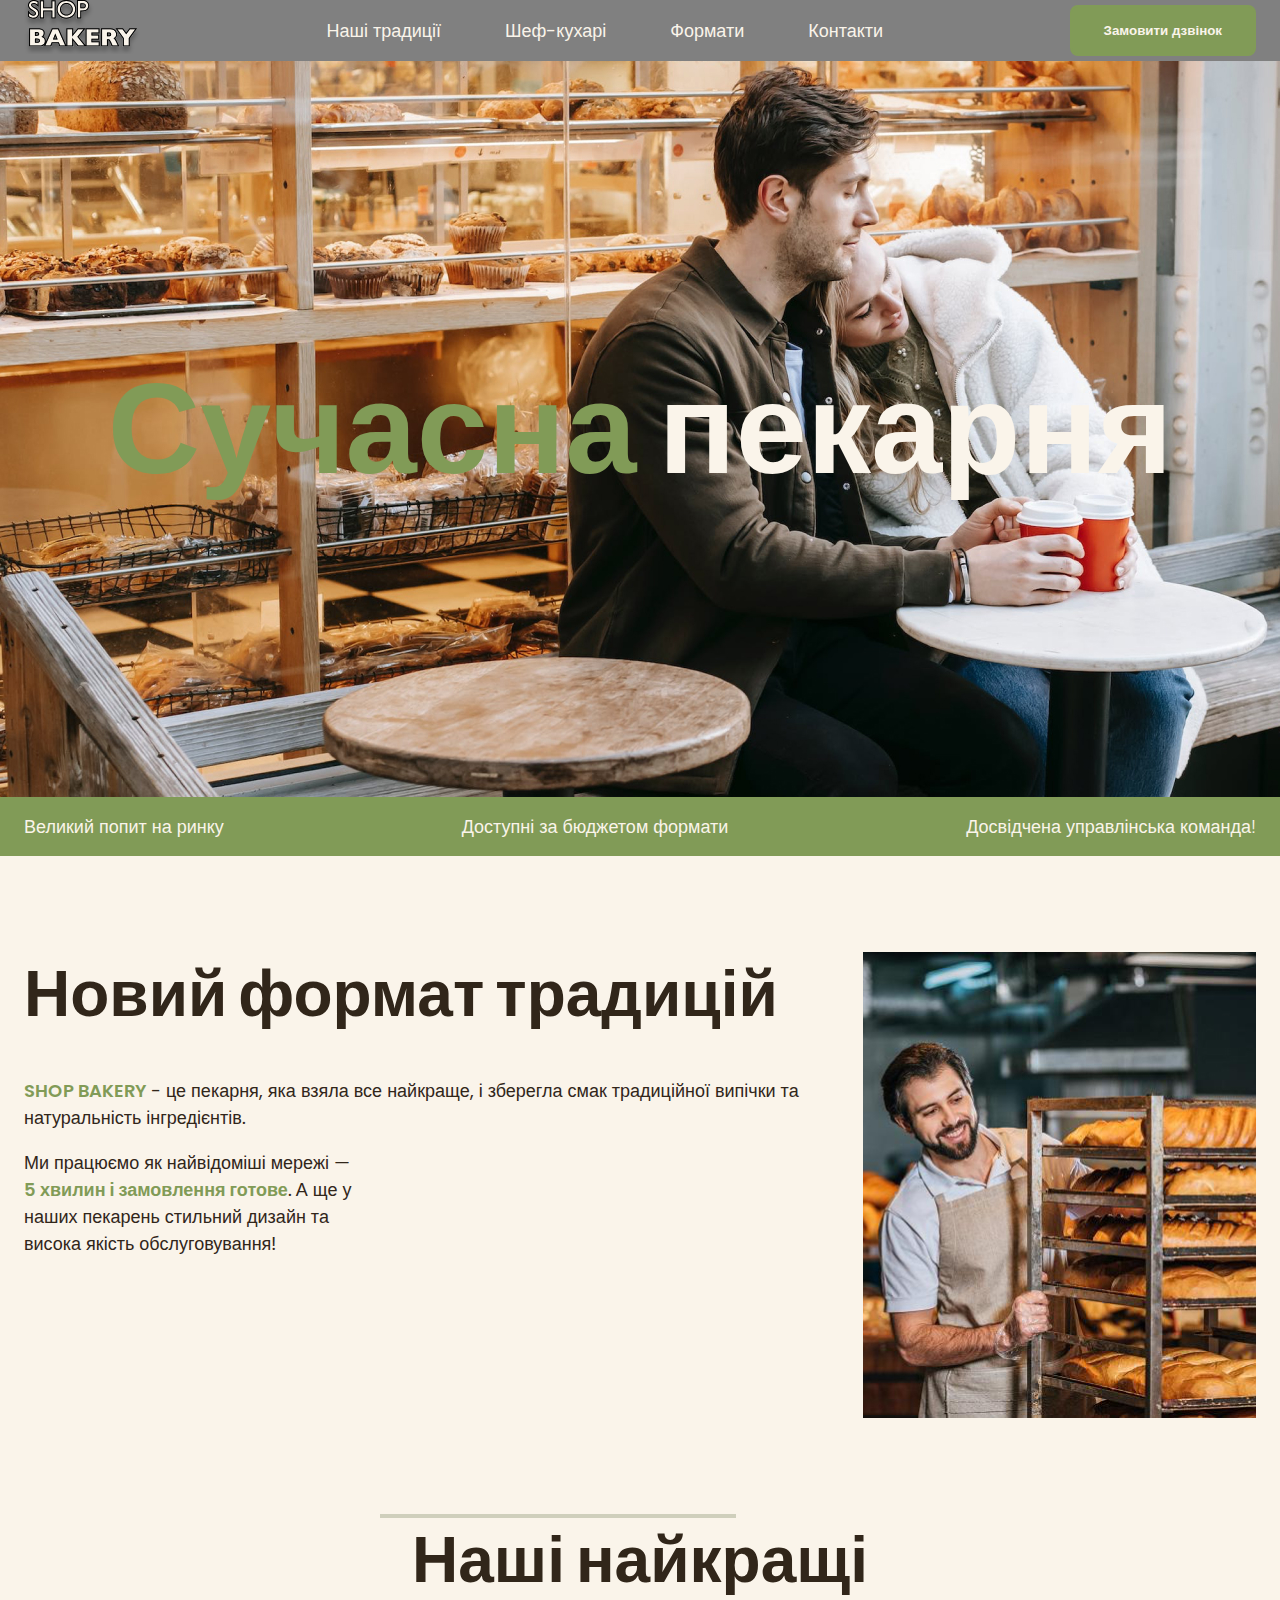
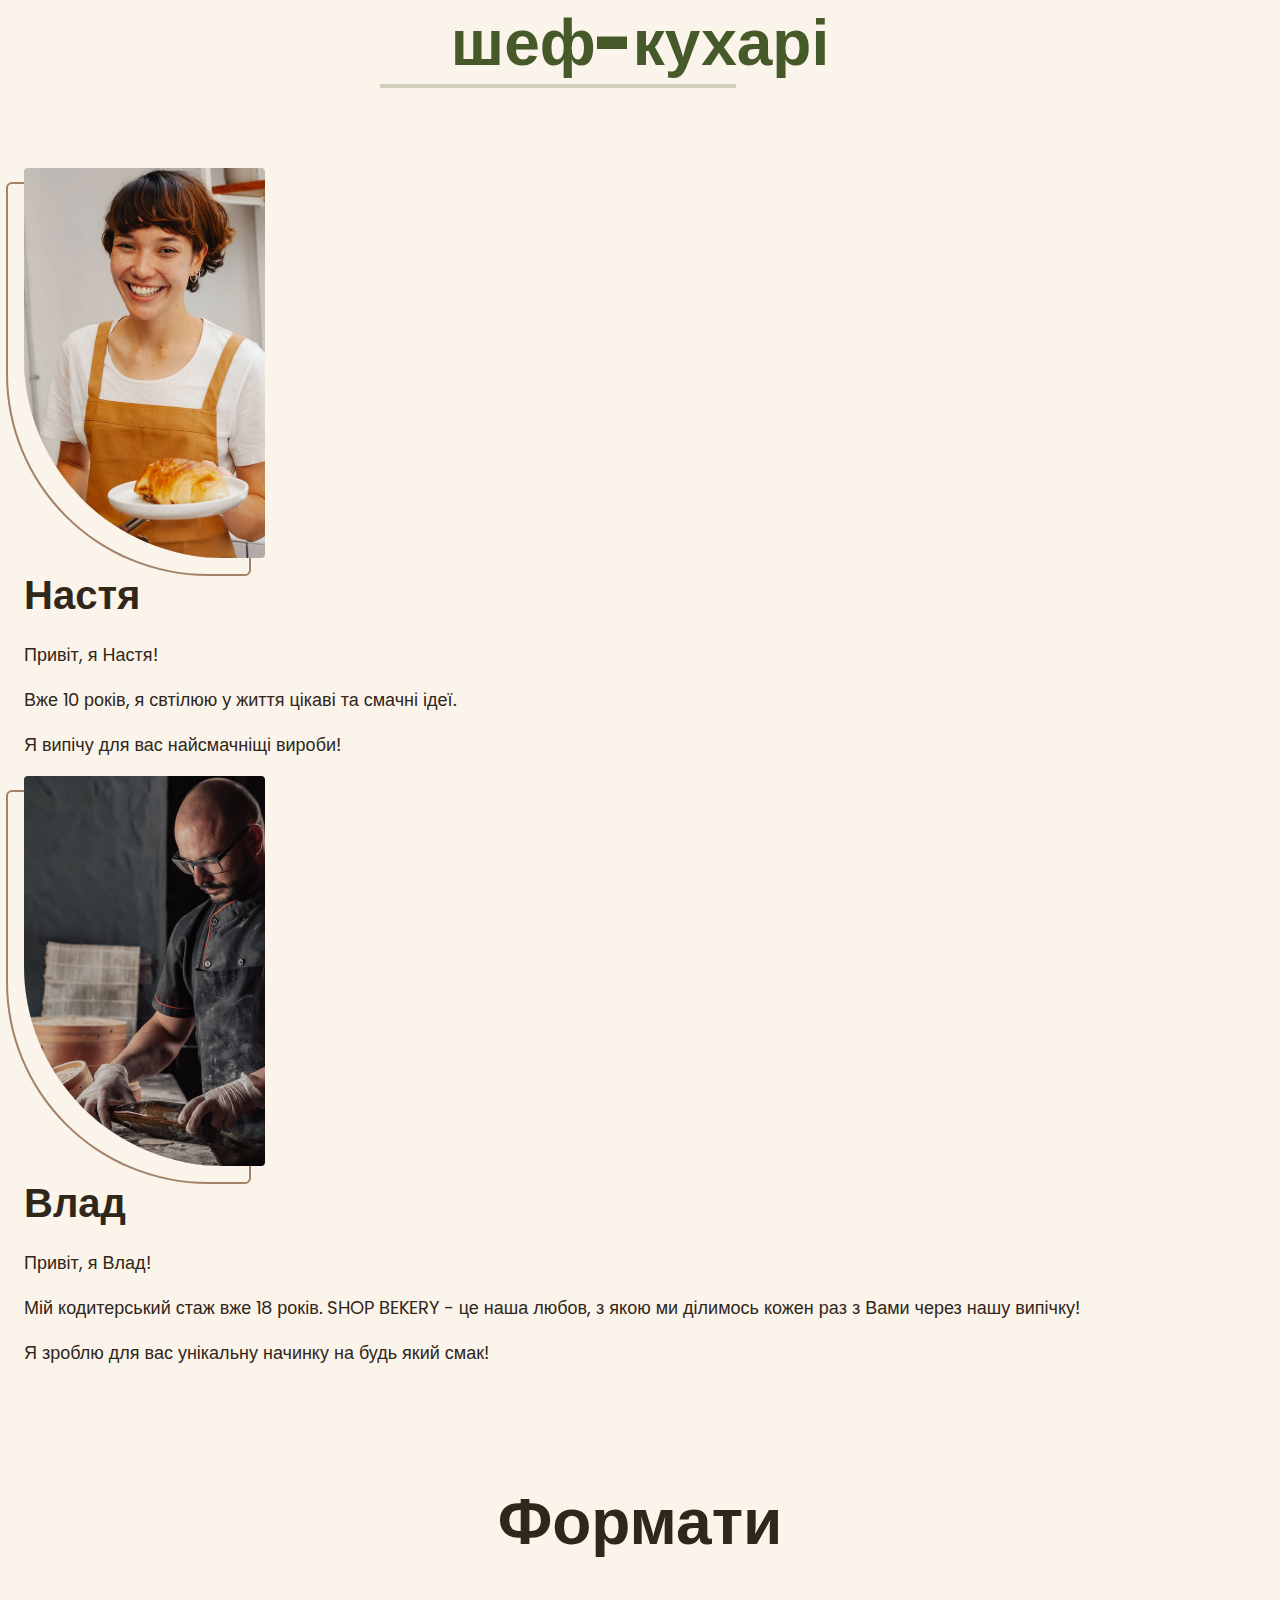
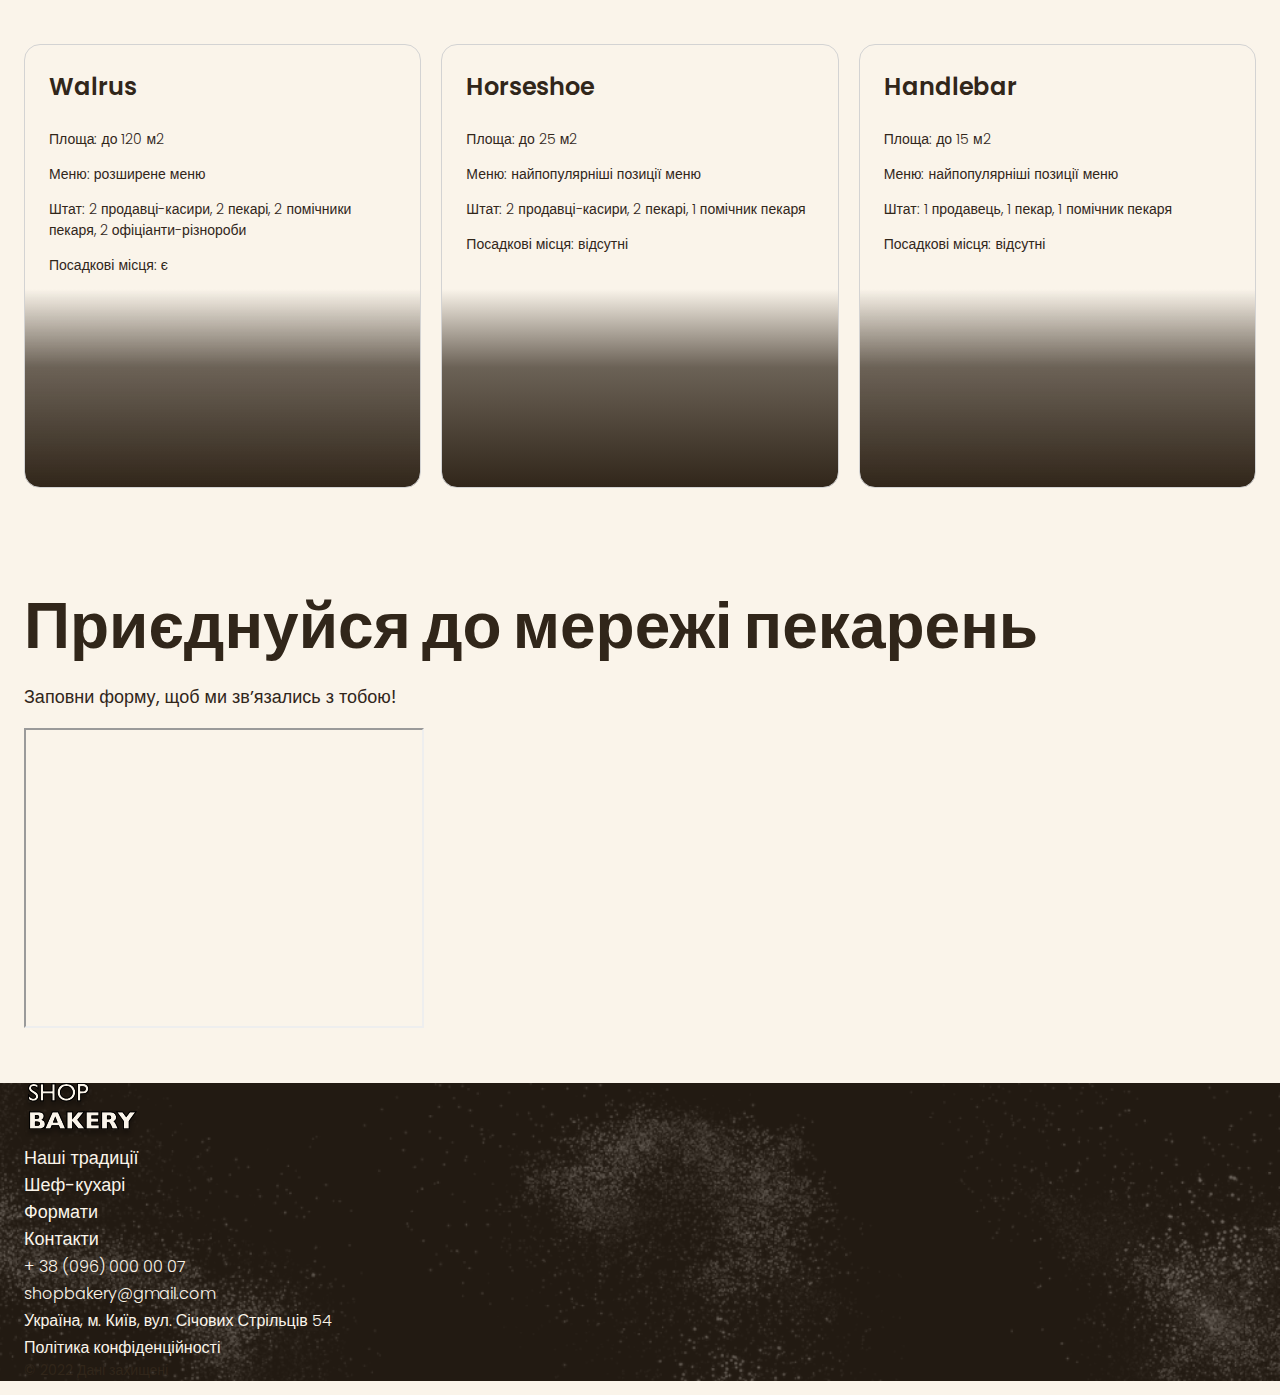
==== index.html @ eba71f36 "Add chef photo and shadows" ====
<!DOCTYPE html>
<html lang="uk">

<head>
    <meta charset="UTF-8">
    <meta name="viewport" content="width=device-width, initial-scale=1.0">
    <title>Сучасна пекарня</title>

    <!-- Styles -->
    <link rel="stylesheet" href="./css/styles.css">
</head>

<body>
    <header class="header">
        <div class="container">
            <div class="header-container">
                <nav class="header-nav">
                    <a href="/">
                        <img src="./images/logo.svg" alt="Логотип сучасної пекарні" />
                    </a>
                    <ul class="header-menu">
                        <li><a class="link" href="#traditions-section">Наші традиції</a></li>
                        <li><a class="link" href="#chefs-section">Шеф-кухарі</a></li>
                        <li><a class="link" href="#formats-section">Формати</a></li>
                        <li><a class="link" href="#contacts-section">Контакти</a></li>
                    </ul>
                </nav>
                <button class="button" type="button">Замовити дзвінок</button>
            </div>
        </div>
    </header>
    <main>
        <section class="hero-section">
            <div class="container">
                <h1 class="hero-title"><span class="accent">Сучасна</span> пекарня</h1>
            </div>
        </section>
        <!-- <div class="test-gradient">

        </div> -->
        <section class="advantages-section">
            <div class="container">
                <h2 class="visually-hidden">Наші переваги</h2>
                <ul class="advantages-list">
                    <li class="advantages-item">Великий попит на ринку</li>
                    <li class="advantages-item">Доступні за бюджетом формати</li>
                    <li class="advantages-item">Досвідчена управлінська команда!</li>
                </ul>
            </div>
        </section>
        <section class="traditions-section section" id="traditions-section">
            <div class="container">
                <div class="traditions-container">
                    <div class="traditions-content">
                        <h2 class="traditions-title section-title">Новий формат традицій</h2>
                        <p class="traditions-text">
                            <span class="brand uppercase">shop bakery</span> - це пекарня, яка взяла все найкраще,
                            і зберегла смак традиційної випічки та натуральність інгредієнтів.
                        </p>
                        <p class="traditions-text limited">Ми працюємо як найвідоміші мережі — <span class="brand">5
                                хвилин і
                                замовлення готове</span>.
                            А ще у наших пекарень стильний дизайн та висока якість обслуговування!
                        </p>
                    </div>
                    <img src="./images/baker-man.jpg" alt="Чоловік пекар дивиться на батотни із посмікою">
                </div>
            </div>
        </section>
        <section class="section" id="chefs-section">
            <div class="container">
                <h2 class="chefs-title section-title centered">Наші найкращі <span class="accent">шеф-кухарі</span></h2>
                <ul>
                    <li>
                        <article>
                            <img class="chef-photo" src="./images/nastya-chef.jpg" alt="Nastya chef">
                            <h3 class="chef-title">Настя</h3>
                            <p>Привіт, я Настя!</p>
                            <p>Вже 10 років, я свтілюю у життя цікаві та смачні ідеї.</p>
                            <p>Я випічу для вас найсмачніщі вироби!</p>
                        </article>
                    </li>
                    <li>
                        <article>
                            <img class="chef-photo" src="./images/vlad-chef.jpg" alt="Vlad chef">
                            <h3 class="chef-title">Влад</h3>
                            <p>Привіт, я Влад!</p>
                            <p>Мій кодитерський стаж вже 18 років. SHOP BEKERY - це наша любов, з якою ми ділимось кожен
                                раз з Вами
                                через нашу випічку!</p>
                            <p>Я зроблю для вас унікальну начинку на будь який смак!</p>
                        </article>
                    </li>
                </ul>
            </div>
        </section>
        <section class="section" id="formats-section">
            <div class="container">
                <h2 class="formats-title section-title centered">Формати</h2>
                <ul class="formats-list">
                    <li class="formats-item">
                        <article class="format-card">
                            <h3 class="format-title" lang="en">Walrus</h3>
                            <div class="format-text">
                                <p>Площа: до 120 м2</p>
                                <p>Меню: розширене меню</p>
                                <p>
                                    Штат: 2 продавці-касири, 2 пекарі, 2 помічники пекаря, 2 офіціанти-різнороби
                                </p>
                                <p>Посадкові місця: є</p>
                            </div>
                        </article>
                    </li>
                    <li class="formats-item">
                        <article class="format-card">
                            <h3 class="format-title" lang="en">Horseshoe</h3>
                            <div class="format-text">
                                <p>Площа: до 25 м2</p>
                                <p>Меню: найпопулярніші позиції меню</p>
                                <p>Штат: 2 продавці-касири, 2 пекарі, 1 помічник пекаря</p>
                                <p>Посадкові місця: відсутні</p>
                            </div>
                        </article>
                    </li>
                    <li class="formats-item">
                        <article class="format-card">
                            <h3 class="format-title" lang="en">Handlebar</h3>
                            <div class="format-text">
                                <p>Площа: до 15 м2</p>
                                <p>Меню: найпопулярніші позиції меню</p>
                                <p>Штат: 1 продавець, 1 пекар, 1 помічник пекаря</p>
                                <p>Посадкові місця: відсутні</p>
                            </div>
                        </article>
                    </li>
                </ul>
            </div>
        </section>
        <section class="section" id="contacts-section">
            <div class="container">
                <h2 class="contacts-title section-title">Приєднуйся до мережі пекарень</h2>
                <p>Заповни форму, щоб ми звʼязались з тобою!</p>
                <iframe
                    src="https://www.google.com/maps/embed?pb=!1m18!1m12!1m3!1d2540.163871257684!2d30.488658576802425!3d50.45667308691541!2m3!1f0!2f0!3f0!3m2!1i1024!2i768!4f13.1!3m3!1m2!1s0x40d4ce637bfe1717%3A0x5370c2254ad1b952!2z0YPQuy4g0KHQtdGH0LXQstGL0YUg0KHRgtGA0LXQu9GM0YbQvtCyLCA1NCwg0JrQuNC10LIsIDAyMDAw!5e0!3m2!1sru!2sua!4v1699179727115!5m2!1sru!2sua"
                    width="400" height="300" allowfullscreen="" loading="lazy"
                    referrerpolicy="no-referrer-when-downgrade">
                </iframe>
            </div>
        </section>
    </main>
    <footer class="footer">
        <div class="container">
            <nav>
                <a href="">
                    <img src="./images/logo.svg" alt="Логотип сучасної пекарні" />
                </a>
                <ul>
                    <li><a class="link" href="#">Наші традиції</a></li>
                    <li><a class="link" href="#">Шеф-кухарі</a></li>
                    <li><a class="link" href="#">Формати</a></li>
                    <li><a class="link" href="#">Контакти</a></li>
                </ul>
            </nav>
            <address>
                <ul>
                    <li>
                        <a class="address-link" href="tel:+380960000007">+ 38 (096) 000 00 07</a>
                    </li>
                    <li>
                        <a class="address-link" href="mailto:shopbakery@gmail.com">shopbakery@gmail.com</a>
                    </li>
                    <li><a class="address-link" href="https://maps.app.goo.gl/4jJMo3dhJYnmSr639" target="_blank">
                            Україна, м. Київ, вул. Січових Стрільців 54</a>
                    </li>
                    <li>
                        <a href="#">
                            <!-- facebook icon -->
                        </a>
                    </li>
                    <li>
                        <a href="#">
                            <!-- inst icon -->
                        </a>
                    </li>
                </ul>
                <a class="address-link" href="#" target="_blank">Політика конфіденційності</a>
                <p class="address-copyright">&copy; 2022 Дані захищені</p>
            </address>
        </div>
    </footer>
</body>

</html>
---- css/styles.css ----
@font-face {
    font-display: swap;
    font-family: 'Poppins';
    font-weight: 300;
    src: url('../fonts/poppins-v20-latin-300.woff2') format('woff2');
}

@font-face {
    font-display: swap;
    font-family: 'Poppins';
    font-weight: 400;
    src: url('../fonts/poppins-v20-latin-regular.woff2') format('woff2');
}

@font-face {
    font-display: swap;
    font-family: 'Poppins';
    font-weight: 600;
    src: url('../fonts/poppins-v20-latin-600.woff2') format('woff2');
}

@font-face {
    font-display: swap;
    font-family: 'Poppins';
    font-weight: 900;
    src: url('../fonts/poppins-v20-latin-900.woff2') format('woff2');
}

:root {
    --color-primary-dark: #31261A;
    --color-primary-light: #FAF4EA;
    --color-brand-normal: #819B57;
    --color-brand-dark: #465929;
    --color-brand-light: #CFCFBC;
    --color-secondary-dark: #A18268;
}

/* Base */

* {
    box-sizing: border-box;
}

body {
    background-color: var(--color-primary-light);
    color: var(--color-primary-dark);
    font-family: Poppins, sans-serif;
    font-size: 18px;
    font-weight: 400;
    line-height: 1.5;
    margin: 0;
}

h1,
h2,
h3,
h4,
h5,
h6,
p {
    margin-top: 0;
}

address {
    font-style: normal;
}

.visually-hidden {
    position: absolute;
    left: -10000px;
    top: auto;
    width: 1px;
    height: 1px;
    overflow: hidden;
}

ul {
    margin: 0;
    padding: 0;
    list-style-type: none;
}

.section {
    padding: 48px 0;
}

.container {
    width: 1005;
    max-width: 1288px;
    margin: 0 auto;
    padding: 0 24px;
}

/* Button */
.button {
    padding: 16px 32px;
    background-color: var(--color-brand-normal);
    border: 2px solid var(--color-brand-normal);
    border-radius: 8px;
    color: var(--color-primary-light);
    cursor: pointer;
    font-weight: 600;
}

.button:hover {
    background-color: transparent;
    color: var(--color-brand-dark);
}

/* Link */
.link {
    color: var(--color-primary-light);
    text-decoration: none;
}

.link:hover {
    color: var(--color-brand-normal);
    /* font-weight: 600; */
}

/* Header */
.header {
    background-color: grey;
    /* remove*/
}

.header-container {
    display: flex;
    align-items: center;
    gap: 40px;
}

.header-nav {
    flex-grow: 1;
    display: flex;
    align-items: center;
    gap: 40px;
}

.header-menu {
    display: flex;
    gap: 64px;
    flex-grow: 1;
    justify-content: center;
}

/* Hero-section */
.hero-section {
    padding: 272px 0;
    background-image: url(../images/hero-section-background.jpg);
    background-repeat: no-repeat;
    background-position: center top;
    background-size: cover;
}

.hero-title {
    color: var(--color-primary-light);
    margin-bottom: 0;
    text-align: center;
    font-size: 128px;
    font-weight: 900;
}

.hero-title .accent {
    color: var(--color-brand-normal);
}

/* Advantages-section */
.advantages-section {
    padding: 16px 0;
    background-color: var(--color-brand-normal)
}

.advantages-list {
    display: flex;
    justify-content: space-between;
    gap: 40px;
}

.advantages-item {
    color: var(--color-primary-light);
    font-style: 20px;
    font-weight: 300;
}

.section-title {
    font-size: 64px;
    font-weight: 900;
    line-height: 1.3;
}

.section-title.centered {
    text-align: center;
}

.section-title .accent {
    color: var(--color-brand-dark);
}

/* Traditions section */
.traditions-section {
    padding-top: 96px;
}

.traditions-container {
    display: flex;
    gap: 40px;
    justify-content: space-between;
}

.traditions-content {
    min-width: 710px;
}

.traditions-title {
    margin-bottom: 42px;
}

.traditions-text .brand {
    color: var(--color-brand-normal);
    font-weight: 600;
}

.traditions-text.limited {
    max-width: 340px;
}

.traditions-text .uppercase {
    text-transform: uppercase;
}

/* Chef section */
.chefs-title {
    max-width: 520px;
    margin: 0 auto 80px;
}

.chefs-title::before,
.chefs-title::after {
    display: block;
    width: 352px;
    border: 2px solid var(--color-brand-light);
    content: "";
}

.chef-title {
    margin-bottom: 16px;
    font-size: 40px;
    font-weight: 600;
}

.chef-photo {
    border-radius: 4px 4px 4px 200px;
    box-shadow: -16px 16px 0 0 var(--color-primary-light),
        -16px 16px 0 2px var(--color-secondary-dark);
}

/* Formats section */
.formats-list {
    display: flex;
    gap: 20px;
    flex-wrap: wrap;
}

.formats-item {
    flex-basis: calc((100% - 40px) / 3);
}

.format-card {
    height: 444px;
    padding: 24px;
    background-image: linear-gradient(180deg, rgba(49, 38, 26, 0.00) 55.21%,
            rgba(49, 38, 26, 0.71) 72.92%,
            var(--color-primary-dark) 100%);
    border: 1px solid lightgray;
    /* remove */
    border-radius: 16px;
}

.formats-title {
    margin-bottom: 80px;
}

.format-title {
    font-size: 24px;
    font-weight: 600;
}

.format-text {
    font-size: 14px;
    font-weight: 300;
}

/* Contact section */

.contacts-title {
    margin-bottom: 16px;
}

/* Footer */
.address-link {
    color: var(--color-primary-light);
    font-size: 16px;
    font-weight: 300;
    text-decoration: none;
}

.address-link:hover {
    color: var(--color-brand-normal);
    font-size: 16px;
    font-weight: 300;
}

.address-copyright {
    font-size: 14px;
}

.footer {
    background-color: var(--color-primary-dark);
    background-image: url(../images/footer-background.png);
    background-repeat: no-repeat;
    background-size: cover;
    background-position: center;
}
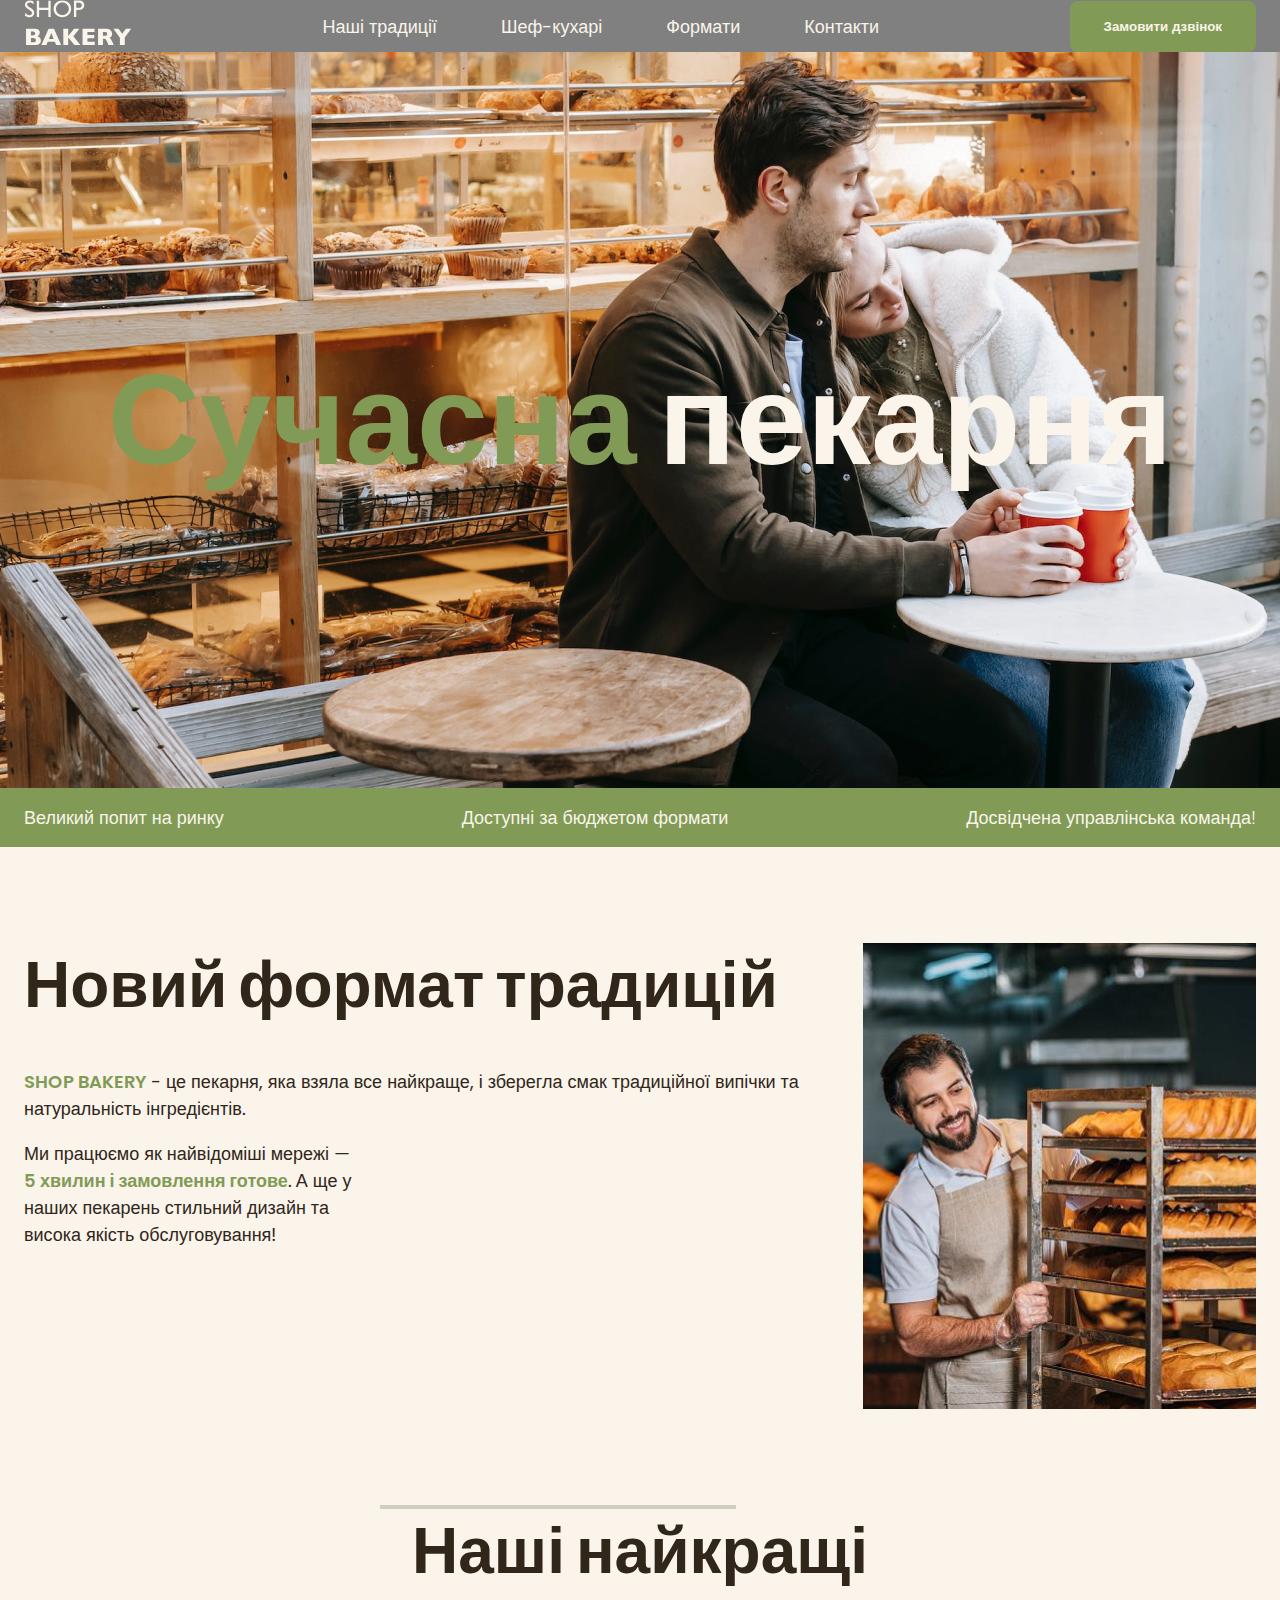
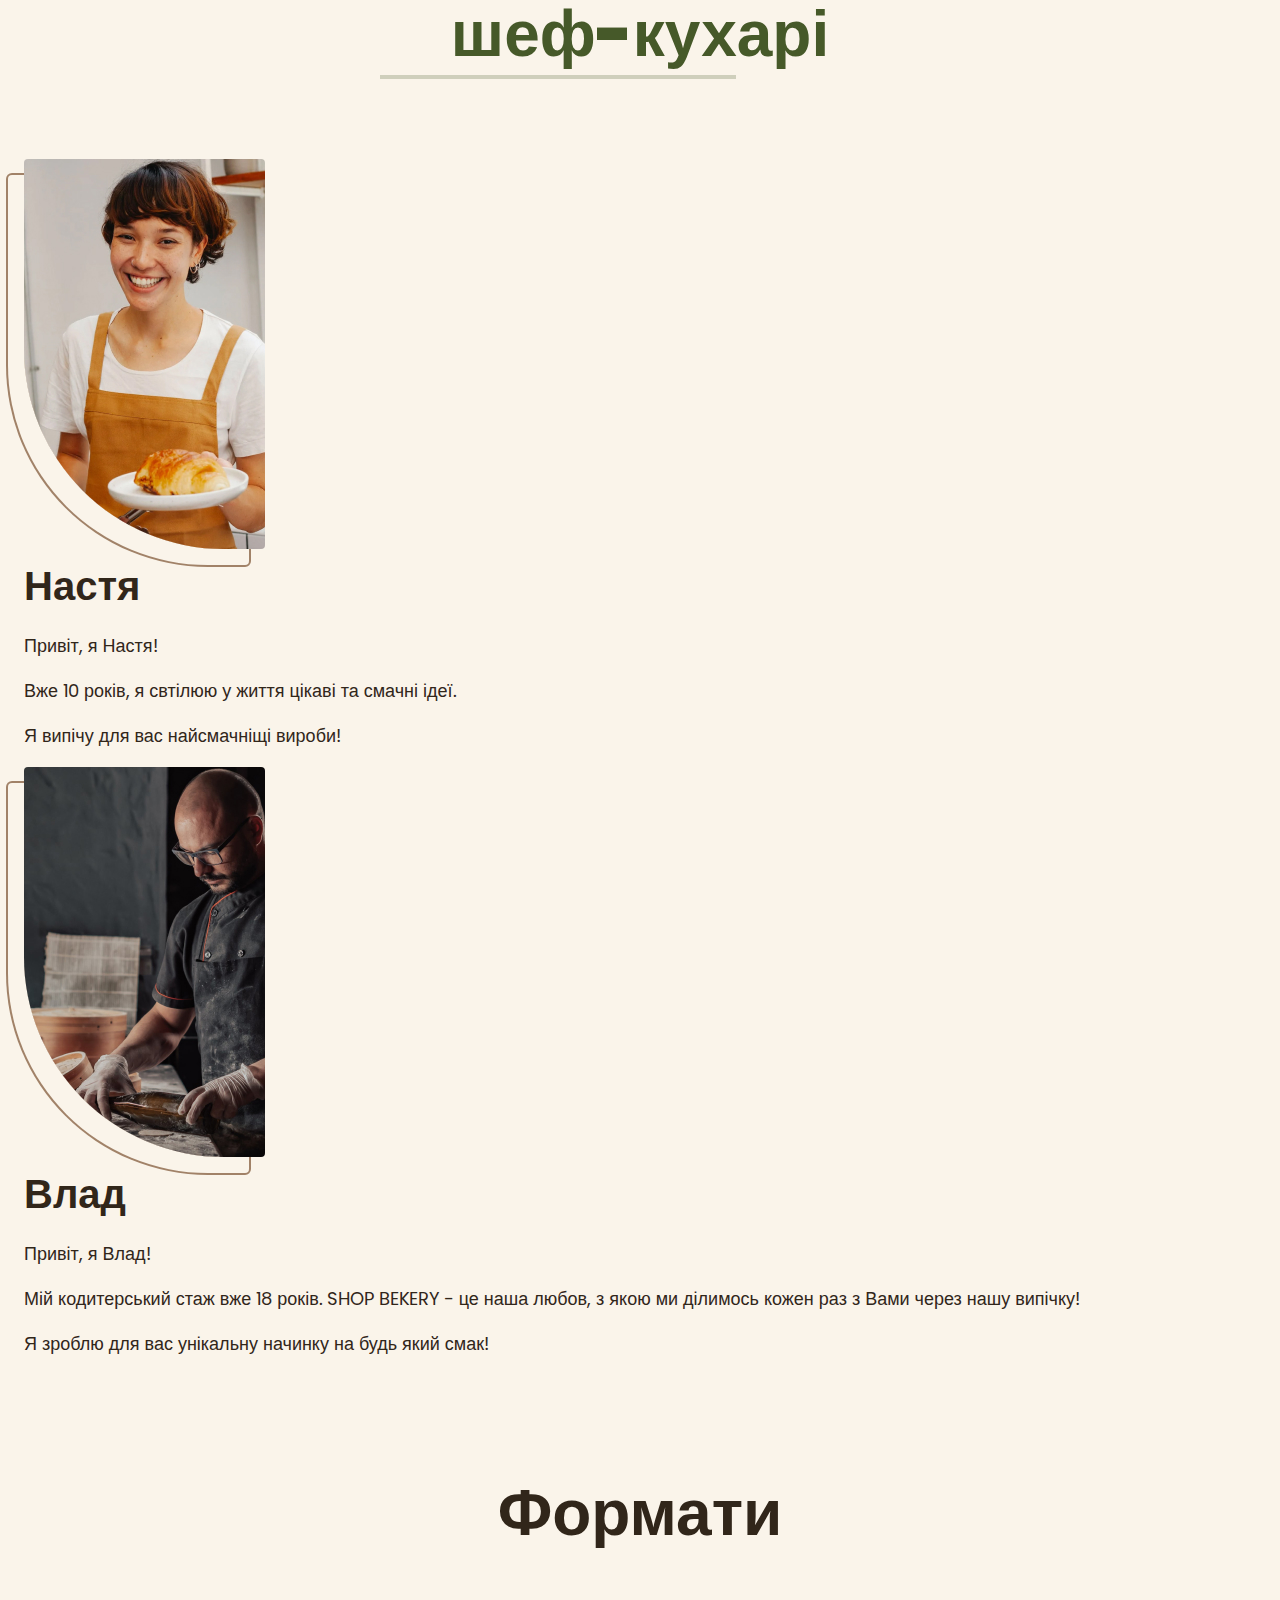
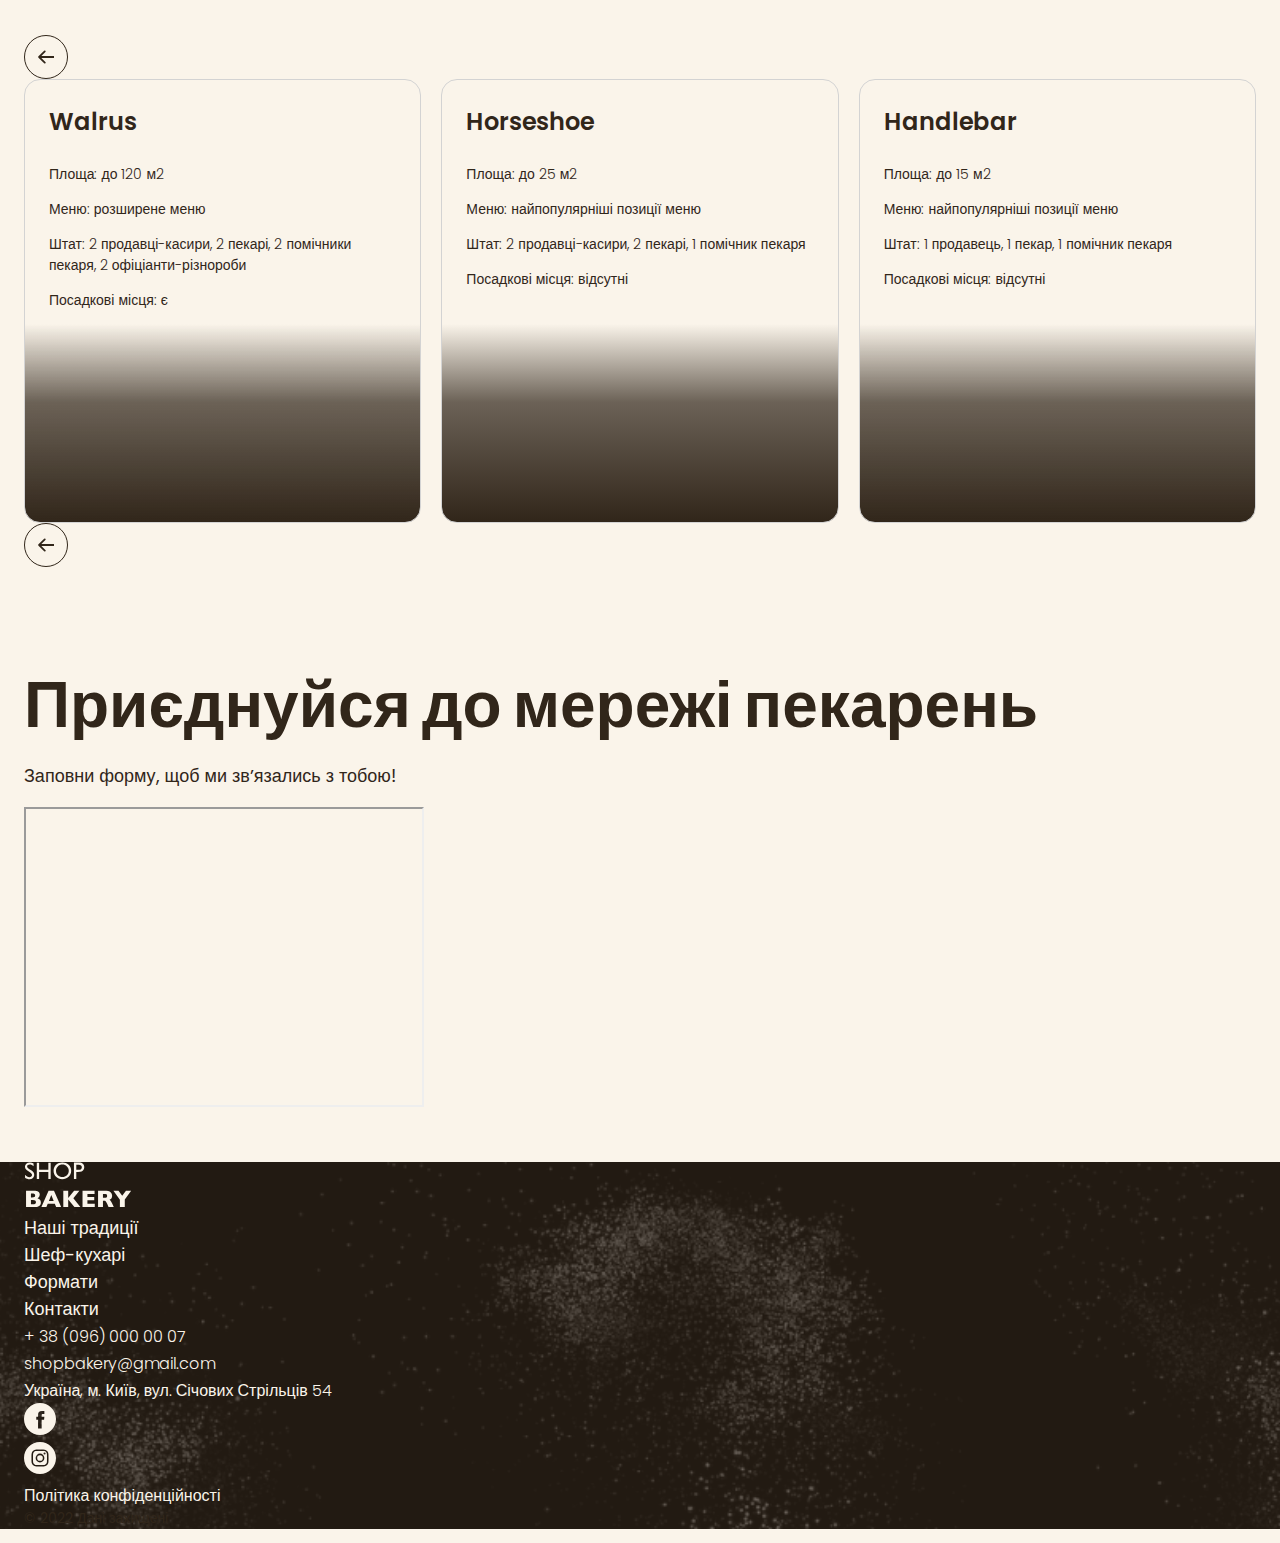
==== commit bcae0660: "add carousel svg icons" ====
--- a/index.html
+++ b/index.html
@@ -35,9 +35,6 @@
                 <h1 class="hero-title"><span class="accent">Сучасна</span> пекарня</h1>
             </div>
         </section>
-        <!-- <div class="test-gradient">
-
-        </div> -->
         <section class="advantages-section">
             <div class="container">
                 <h2 class="visually-hidden">Наші переваги</h2>
@@ -97,6 +94,11 @@
         <section class="section" id="formats-section">
             <div class="container">
                 <h2 class="formats-title section-title centered">Формати</h2>
+                <button class="carousel-button" type="button">
+                    <svg width="16" height="16">
+                        <use href="./images/icons.svg#icon-arrow"></use>
+                    </svg>
+                </button>
                 <ul class="formats-list">
                     <li class="formats-item">
                         <article class="format-card">
@@ -134,6 +136,11 @@
                         </article>
                     </li>
                 </ul>
+                <button class="carousel-button" type="button">
+                    <svg width="16" height="16">
+                        <use href="./images/icons.svg#icon-arrow"></use>
+                    </svg>
+                </button>
             </div>
         </section>
         <section class="section" id="contacts-section">
@@ -174,12 +181,16 @@
                     </li>
                     <li>
                         <a href="#">
-                            <!-- facebook icon -->
+                            <svg class="address-icon" width="32" height="32">
+                                <use href="./images/icons.svg#icon-facebook"></use>
+                            </svg>
                         </a>
                     </li>
                     <li>
                         <a href="#">
-                            <!-- inst icon -->
+                            <svg class="address-icon" width="32" height="32">
+                                <use href="./images/icons.svg#icon-instagram"></use>
+                            </svg>
                         </a>
                     </li>
                 </ul>
--- a/css/styles.css
+++ b/css/styles.css
@@ -291,6 +291,26 @@
     font-weight: 300;
 }
 
+/* Carousel*/
+.carousel-button {
+    display: flex;
+    align-items: center;
+    justify-content: center;
+    width: 44px;
+    height: 44px;
+    padding: 0;
+    fill: var(--color-primary-dark);
+    border-radius: 50%;
+    background-color: transparent;
+    border: 1px solid var(--color-primary-dark);
+    cursor: pointer;
+}
+
+.carousel-button:hover {
+    background-color: var(--color-primary-dark);
+    fill: var(--color-primary-light)
+}
+
 /* Contact section */
 
 .contacts-title {
@@ -309,6 +329,14 @@
     color: var(--color-brand-normal);
     font-size: 16px;
     font-weight: 300;
+}
+
+.address-icon {
+    fill: var(--color-primary-light);
+}
+
+.address-icon:hover {
+    fill: var(--color-brand-normal);
 }
 
 .address-copyright {
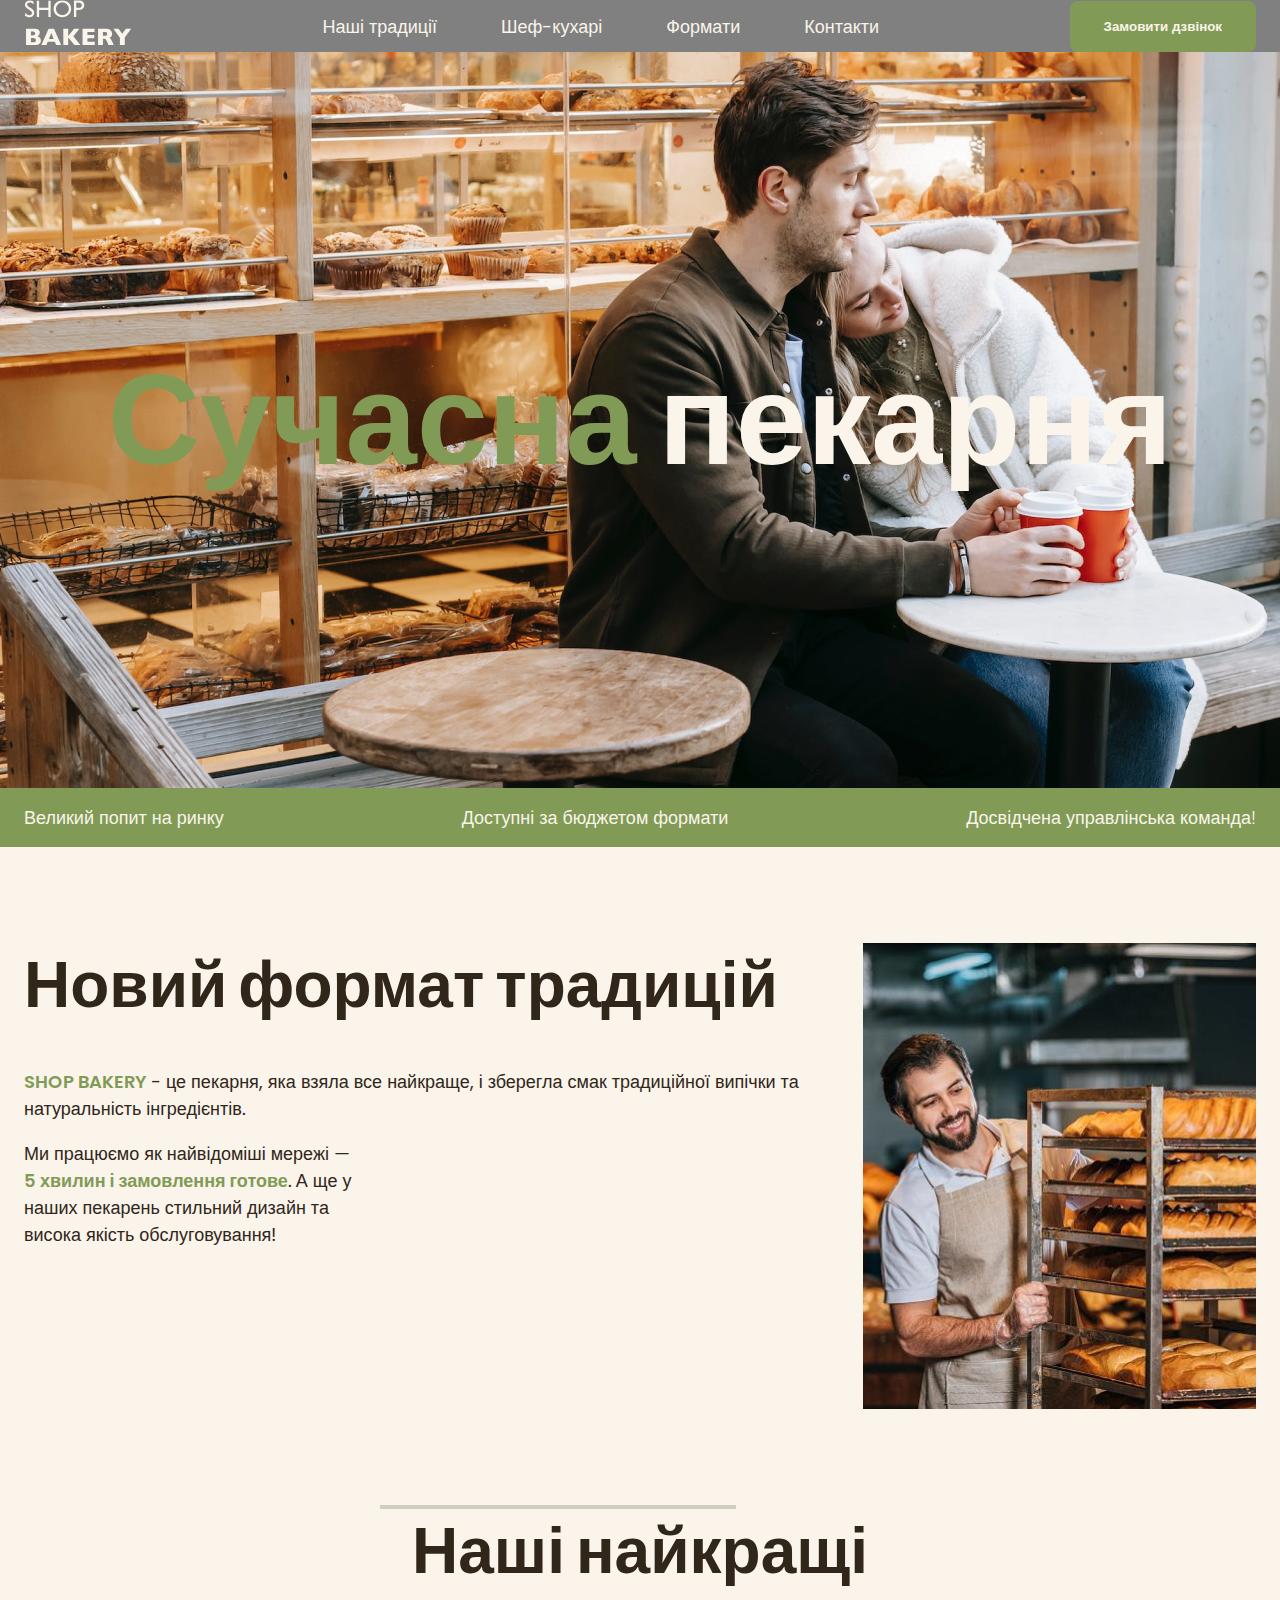
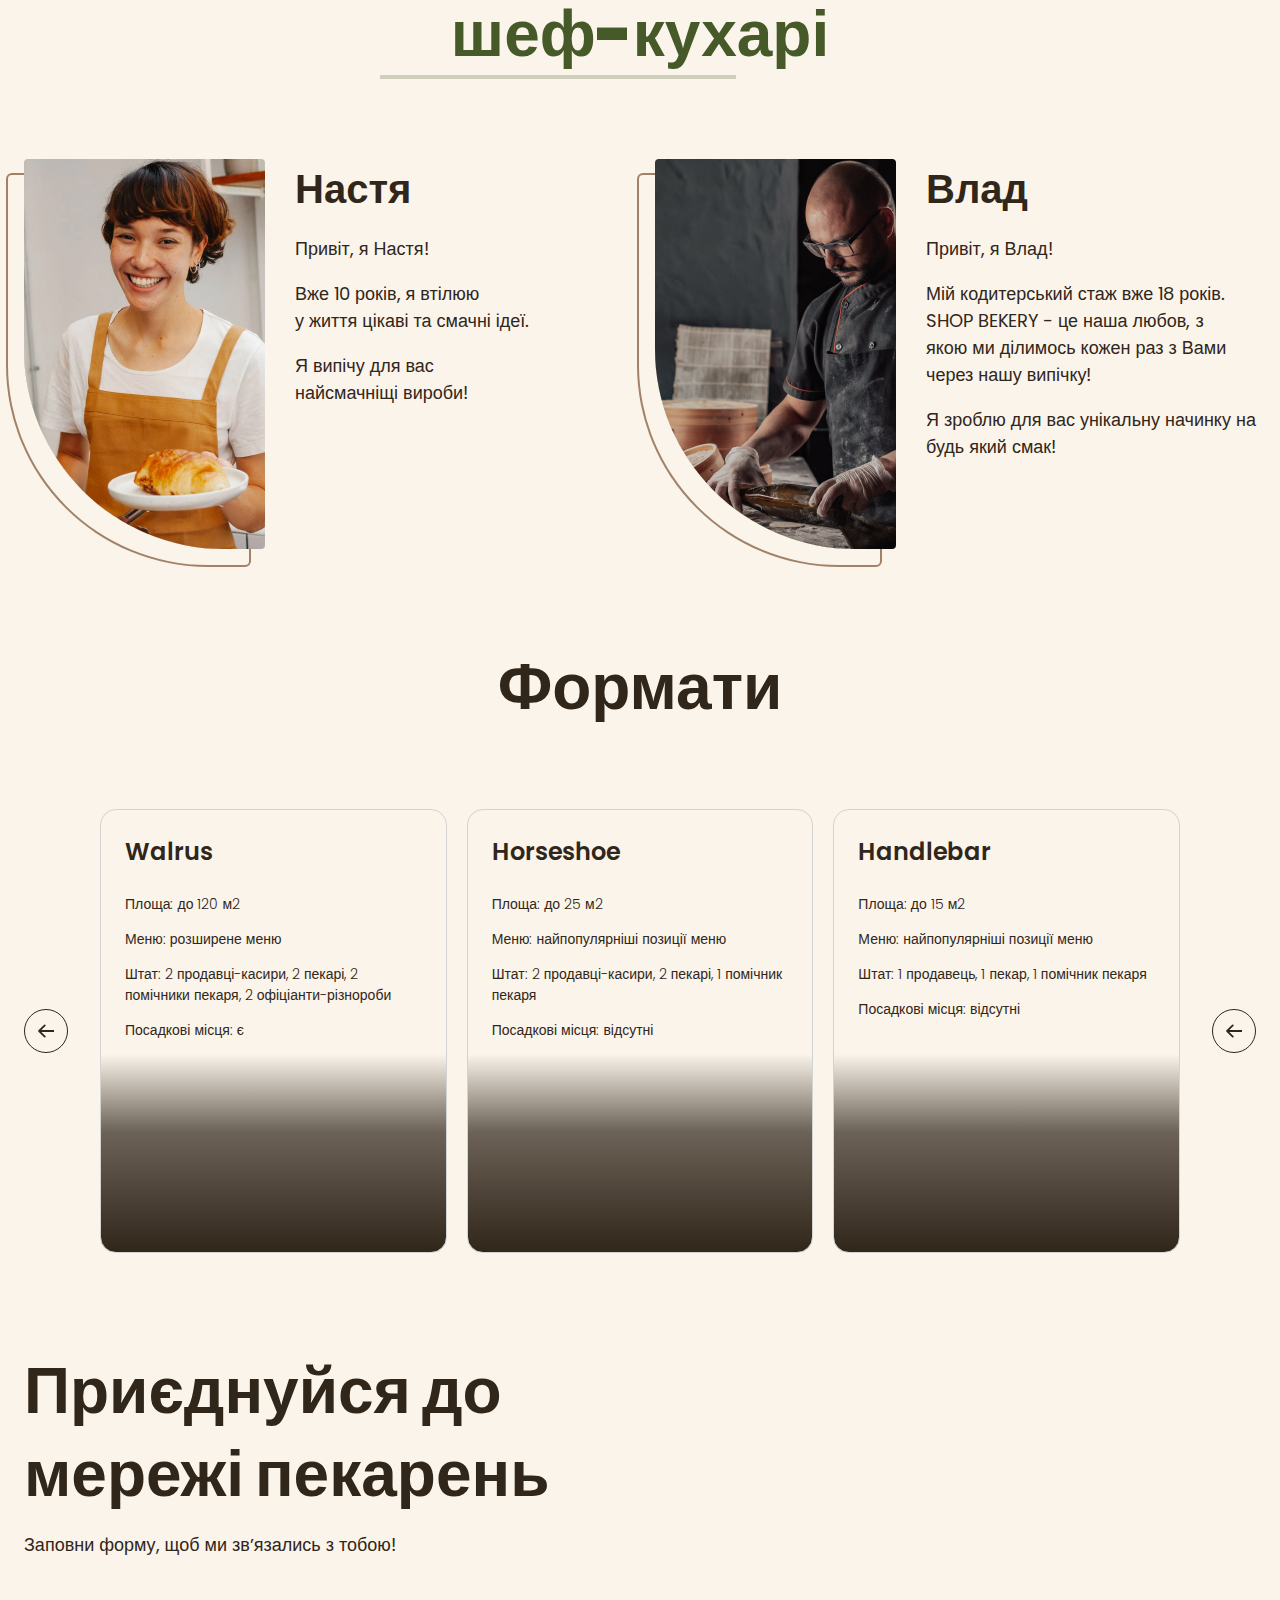
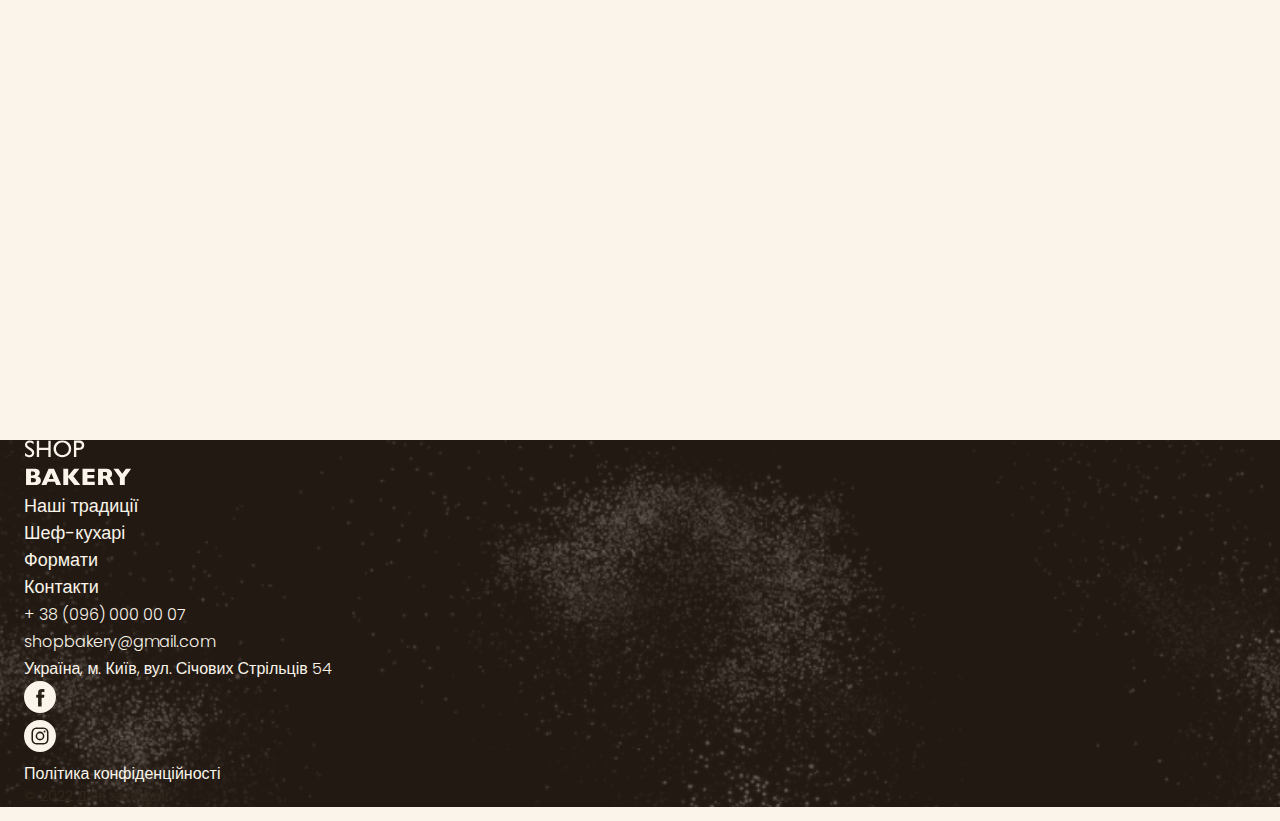
==== commit 99e05d3e: "add some css in formats and contacts sections" ====
--- a/index.html
+++ b/index.html
@@ -67,91 +67,104 @@
         <section class="section" id="chefs-section">
             <div class="container">
                 <h2 class="chefs-title section-title centered">Наші найкращі <span class="accent">шеф-кухарі</span></h2>
-                <ul>
-                    <li>
-                        <article>
+                <ul class="chefs-list">
+                    <li class="chefs-item">
+                        <article class="chef-card">
                             <img class="chef-photo" src="./images/nastya-chef.jpg" alt="Nastya chef">
-                            <h3 class="chef-title">Настя</h3>
-                            <p>Привіт, я Настя!</p>
-                            <p>Вже 10 років, я свтілюю у життя цікаві та смачні ідеї.</p>
-                            <p>Я випічу для вас найсмачніщі вироби!</p>
-                        </article>
-                    </li>
-                    <li>
-                        <article>
-                            <img class="chef-photo" src="./images/vlad-chef.jpg" alt="Vlad chef">
-                            <h3 class="chef-title">Влад</h3>
-                            <p>Привіт, я Влад!</p>
-                            <p>Мій кодитерський стаж вже 18 років. SHOP BEKERY - це наша любов, з якою ми ділимось кожен
-                                раз з Вами
-                                через нашу випічку!</p>
-                            <p>Я зроблю для вас унікальну начинку на будь який смак!</p>
-                        </article>
-                    </li>
-                </ul>
-            </div>
-        </section>
-        <section class="section" id="formats-section">
-            <div class="container">
-                <h2 class="formats-title section-title centered">Формати</h2>
-                <button class="carousel-button" type="button">
-                    <svg width="16" height="16">
-                        <use href="./images/icons.svg#icon-arrow"></use>
-                    </svg>
-                </button>
-                <ul class="formats-list">
-                    <li class="formats-item">
-                        <article class="format-card">
-                            <h3 class="format-title" lang="en">Walrus</h3>
-                            <div class="format-text">
-                                <p>Площа: до 120 м2</p>
-                                <p>Меню: розширене меню</p>
-                                <p>
-                                    Штат: 2 продавці-касири, 2 пекарі, 2 помічники пекаря, 2 офіціанти-різнороби
-                                </p>
-                                <p>Посадкові місця: є</p>
+                            <div>
+                                <h3 class="chef-title">Настя</h3>
+                                <p class="chef-text">Привіт, я Настя!</p>
+                                <p class="chef-text">Вже 10 років, я втілюю <br> у життя цікаві та смачні ідеї.</p>
+                                <p class="chef-text">Я випічу для вас <br> найсмачніщі вироби!</p>
                             </div>
                         </article>
                     </li>
-                    <li class="formats-item">
-                        <article class="format-card">
-                            <h3 class="format-title" lang="en">Horseshoe</h3>
-                            <div class="format-text">
-                                <p>Площа: до 25 м2</p>
-                                <p>Меню: найпопулярніші позиції меню</p>
-                                <p>Штат: 2 продавці-касири, 2 пекарі, 1 помічник пекаря</p>
-                                <p>Посадкові місця: відсутні</p>
+                    <li class="chefs-item">
+                        <article class="chef-card">
+                            <img class="chef-photo" src="./images/vlad-chef.jpg" alt="Vlad chef">
+                            <div>
+                                <h3 class="chef-title">Влад</h3>
+                                <p class="chef-text">Привіт, я Влад!</p>
+                                <p class="chef-text">Мій кодитерський стаж вже 18 років. SHOP BEKERY - це наша любов, з
+                                    <br>
+                                    якою ми ділимось кожен
+                                    раз з Вами
+                                    через нашу випічку!</p>
+                                <p class="chef-text">Я зроблю для вас унікальну начинку на будь який смак!</p>
                             </div>
                         </article>
                     </li>
-                    <li class="formats-item">
-                        <article class="format-card">
-                            <h3 class="format-title" lang="en">Handlebar</h3>
-                            <div class="format-text">
-                                <p>Площа: до 15 м2</p>
-                                <p>Меню: найпопулярніші позиції меню</p>
-                                <p>Штат: 1 продавець, 1 пекар, 1 помічник пекаря</p>
-                                <p>Посадкові місця: відсутні</p>
-                            </div>
-                        </article>
-                    </li>
-                </ul>
-                <button class="carousel-button" type="button">
-                    <svg width="16" height="16">
-                        <use href="./images/icons.svg#icon-arrow"></use>
-                    </svg>
-                </button>
-            </div>
-        </section>
-        <section class="section" id="contacts-section">
-            <div class="container">
-                <h2 class="contacts-title section-title">Приєднуйся до мережі пекарень</h2>
-                <p>Заповни форму, щоб ми звʼязались з тобою!</p>
-                <iframe
-                    src="https://www.google.com/maps/embed?pb=!1m18!1m12!1m3!1d2540.163871257684!2d30.488658576802425!3d50.45667308691541!2m3!1f0!2f0!3f0!3m2!1i1024!2i768!4f13.1!3m3!1m2!1s0x40d4ce637bfe1717%3A0x5370c2254ad1b952!2z0YPQuy4g0KHQtdGH0LXQstGL0YUg0KHRgtGA0LXQu9GM0YbQvtCyLCA1NCwg0JrQuNC10LIsIDAyMDAw!5e0!3m2!1sru!2sua!4v1699179727115!5m2!1sru!2sua"
-                    width="400" height="300" allowfullscreen="" loading="lazy"
-                    referrerpolicy="no-referrer-when-downgrade">
-                </iframe>
+                </ul>
+            </div>
+        </section>
+        <section class="section" id="formats-section">
+            <div class="container">
+                <h2 class="formats-title section-title centered">Формати</h2>
+                <div class="formats-container">
+                    <button class="carousel-button" type="button">
+                        <svg width="16" height="16">
+                            <use href="./images/icons.svg#icon-arrow"></use>
+                        </svg>
+                    </button>
+                    <ul class="formats-list">
+                        <li class="formats-item">
+                            <article class="format-card">
+                                <h3 class="format-title" lang="en">Walrus</h3>
+                                <div class="format-text">
+                                    <p>Площа: до 120 м2</p>
+                                    <p>Меню: розширене меню</p>
+                                    <p>
+                                        Штат: 2 продавці-касири, 2 пекарі, 2 помічники пекаря, 2 офіціанти-різнороби
+                                    </p>
+                                    <p>Посадкові місця: є</p>
+                                </div>
+                            </article>
+                        </li>
+                        <li class="formats-item">
+                            <article class="format-card">
+                                <h3 class="format-title" lang="en">Horseshoe</h3>
+                                <div class="format-text">
+                                    <p>Площа: до 25 м2</p>
+                                    <p>Меню: найпопулярніші позиції меню</p>
+                                    <p>Штат: 2 продавці-касири, 2 пекарі, 1 помічник пекаря</p>
+                                    <p>Посадкові місця: відсутні</p>
+                                </div>
+                            </article>
+                        </li>
+                        <li class="formats-item">
+                            <article class="format-card">
+                                <h3 class="format-title" lang="en">Handlebar</h3>
+                                <div class="format-text">
+                                    <p>Площа: до 15 м2</p>
+                                    <p>Меню: найпопулярніші позиції меню</p>
+                                    <p>Штат: 1 продавець, 1 пекар, 1 помічник пекаря</p>
+                                    <p>Посадкові місця: відсутні</p>
+                                </div>
+                            </article>
+                        </li>
+                    </ul>
+                    <button class="carousel-button" type="button">
+                        <svg width="16" height="16">
+                            <use href="./images/icons.svg#icon-arrow"></use>
+                        </svg>
+                    </button>
+                </div>
+            </div>
+        </section>
+        <section class="contacts-section section" id="contacts-section">
+            <div class="container">
+                <div class="contacts-container">
+                    <div class="contacts-form">
+                        <h2 class="contacts-title section-title">Приєднуйся до мережі пекарень</h2>
+                        <p>Заповни форму, щоб ми звʼязались з тобою!</p>
+                        <!-- form -->
+                    </div>
+                    <iframe class="contacts-map"
+                        src="https://www.google.com/maps/embed?pb=!1m18!1m12!1m3!1d2540.163871257684!2d30.488658576802425!3d50.45667308691541!2m3!1f0!2f0!3f0!3m2!1i1024!2i768!4f13.1!3m3!1m2!1s0x40d4ce637bfe1717%3A0x5370c2254ad1b952!2z0YPQuy4g0KHQtdGH0LXQstGL0YUg0KHRgtGA0LXQu9GM0YbQvtCyLCA1NCwg0JrQuNC10LIsIDAyMDAw!5e0!3m2!1sru!2sua!4v1699179727115!5m2!1sru!2sua"
+                        width="603" height="595" allowfullscreen="" loading="lazy"
+                        referrerpolicy="no-referrer-when-downgrade">
+                    </iframe>
+                </div>
             </div>
         </section>
     </main>
--- a/css/styles.css
+++ b/css/styles.css
@@ -247,6 +247,20 @@
     margin-bottom: 16px;
     font-size: 40px;
     font-weight: 600;
+}
+
+.chefs-list {
+    display: flex;
+    gap: 30px;
+}
+
+.chefs-item {
+    flex-basis: calc((100% - 30px) / 2);
+}
+
+.chef-card {
+    display: flex;
+    gap: 30px;
 }
 
 .chef-photo {
@@ -286,6 +300,12 @@
     font-weight: 600;
 }
 
+.formats-container {
+    display: flex;
+    gap: 32px;
+    align-items: center;
+}
+
 .format-text {
     font-size: 14px;
     font-weight: 300;
@@ -299,6 +319,7 @@
     width: 44px;
     height: 44px;
     padding: 0;
+    flex-shrink: 0;
     fill: var(--color-primary-dark);
     border-radius: 50%;
     background-color: transparent;
@@ -312,9 +333,23 @@
 }
 
 /* Contact section */
+.contacts-section {
+    padding-bottom: 96px;
+}
+
+.contacts-container {
+    display: flex;
+    gap: 32px;
+}
 
 .contacts-title {
     margin-bottom: 16px;
+}
+
+.contacts-map {
+    flex-shrink: 0;
+    border: 0;
+    border-radius: 16px;
 }
 
 /* Footer */
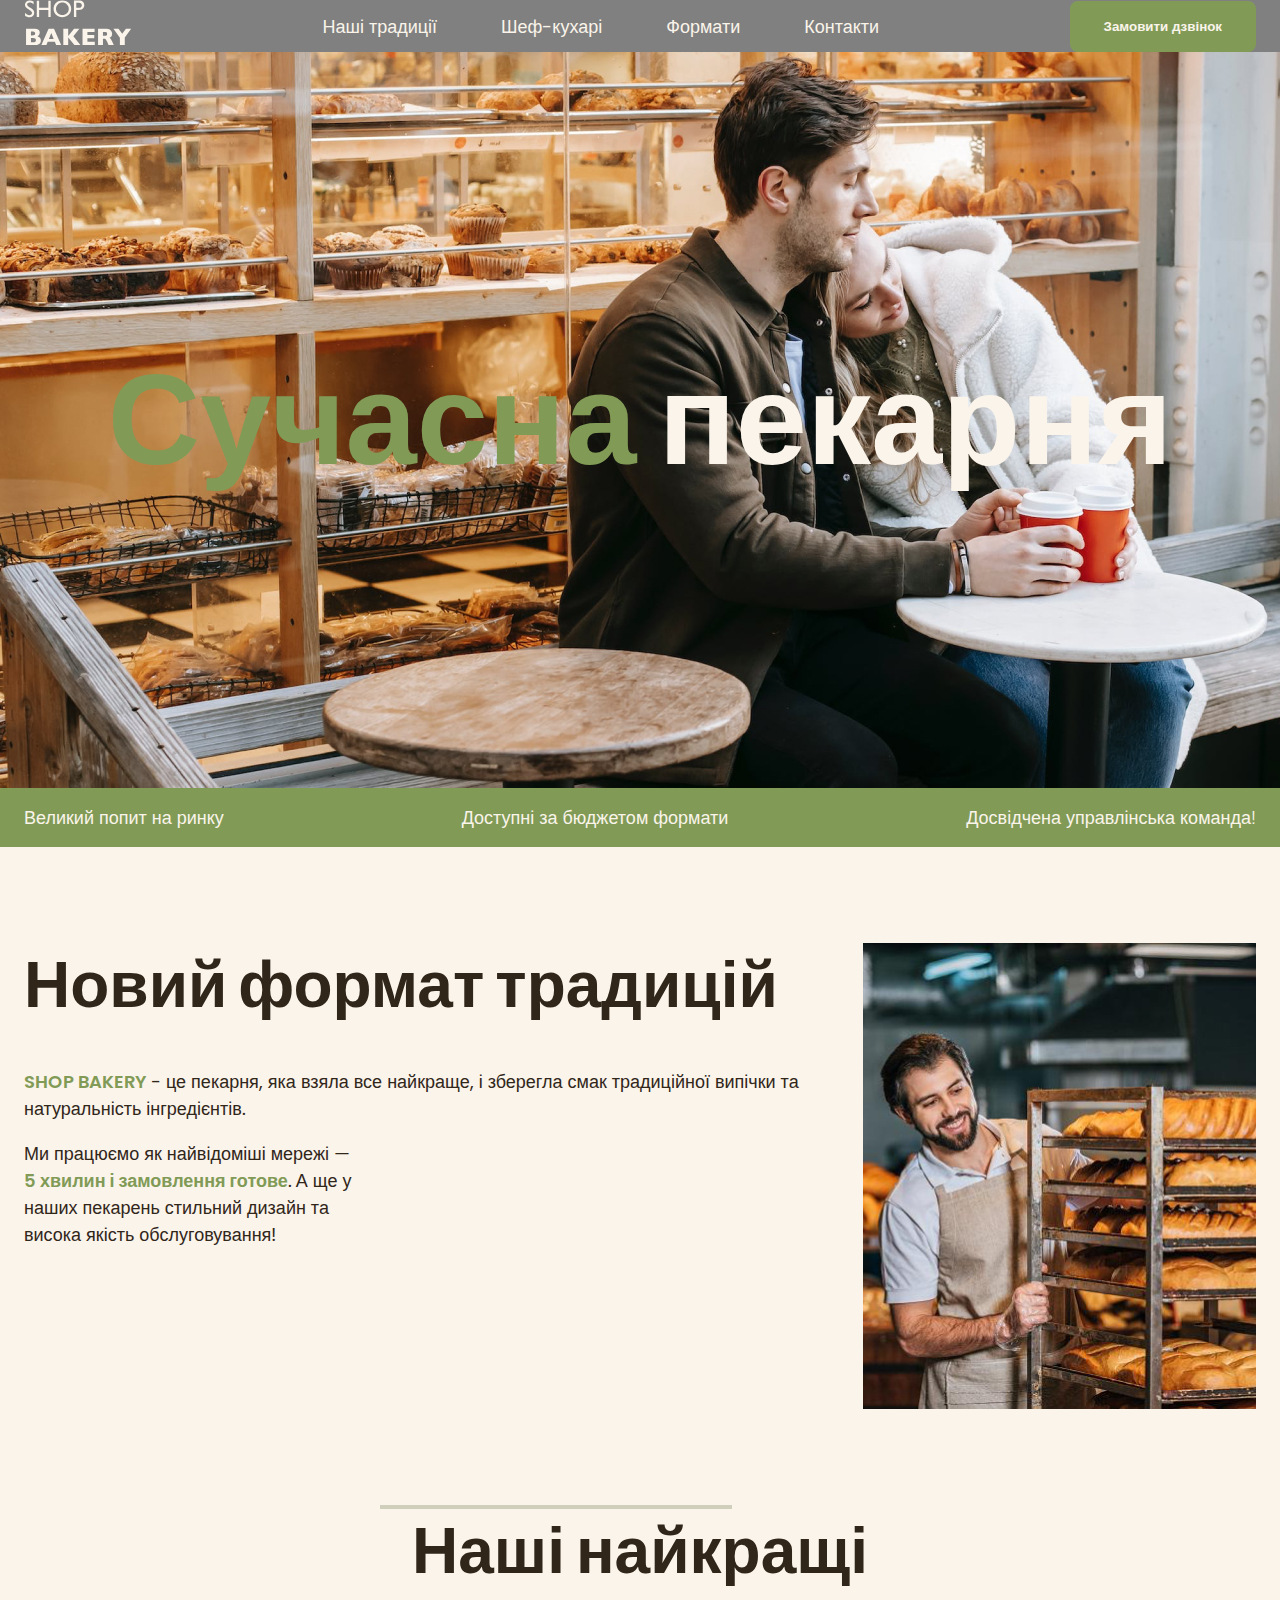
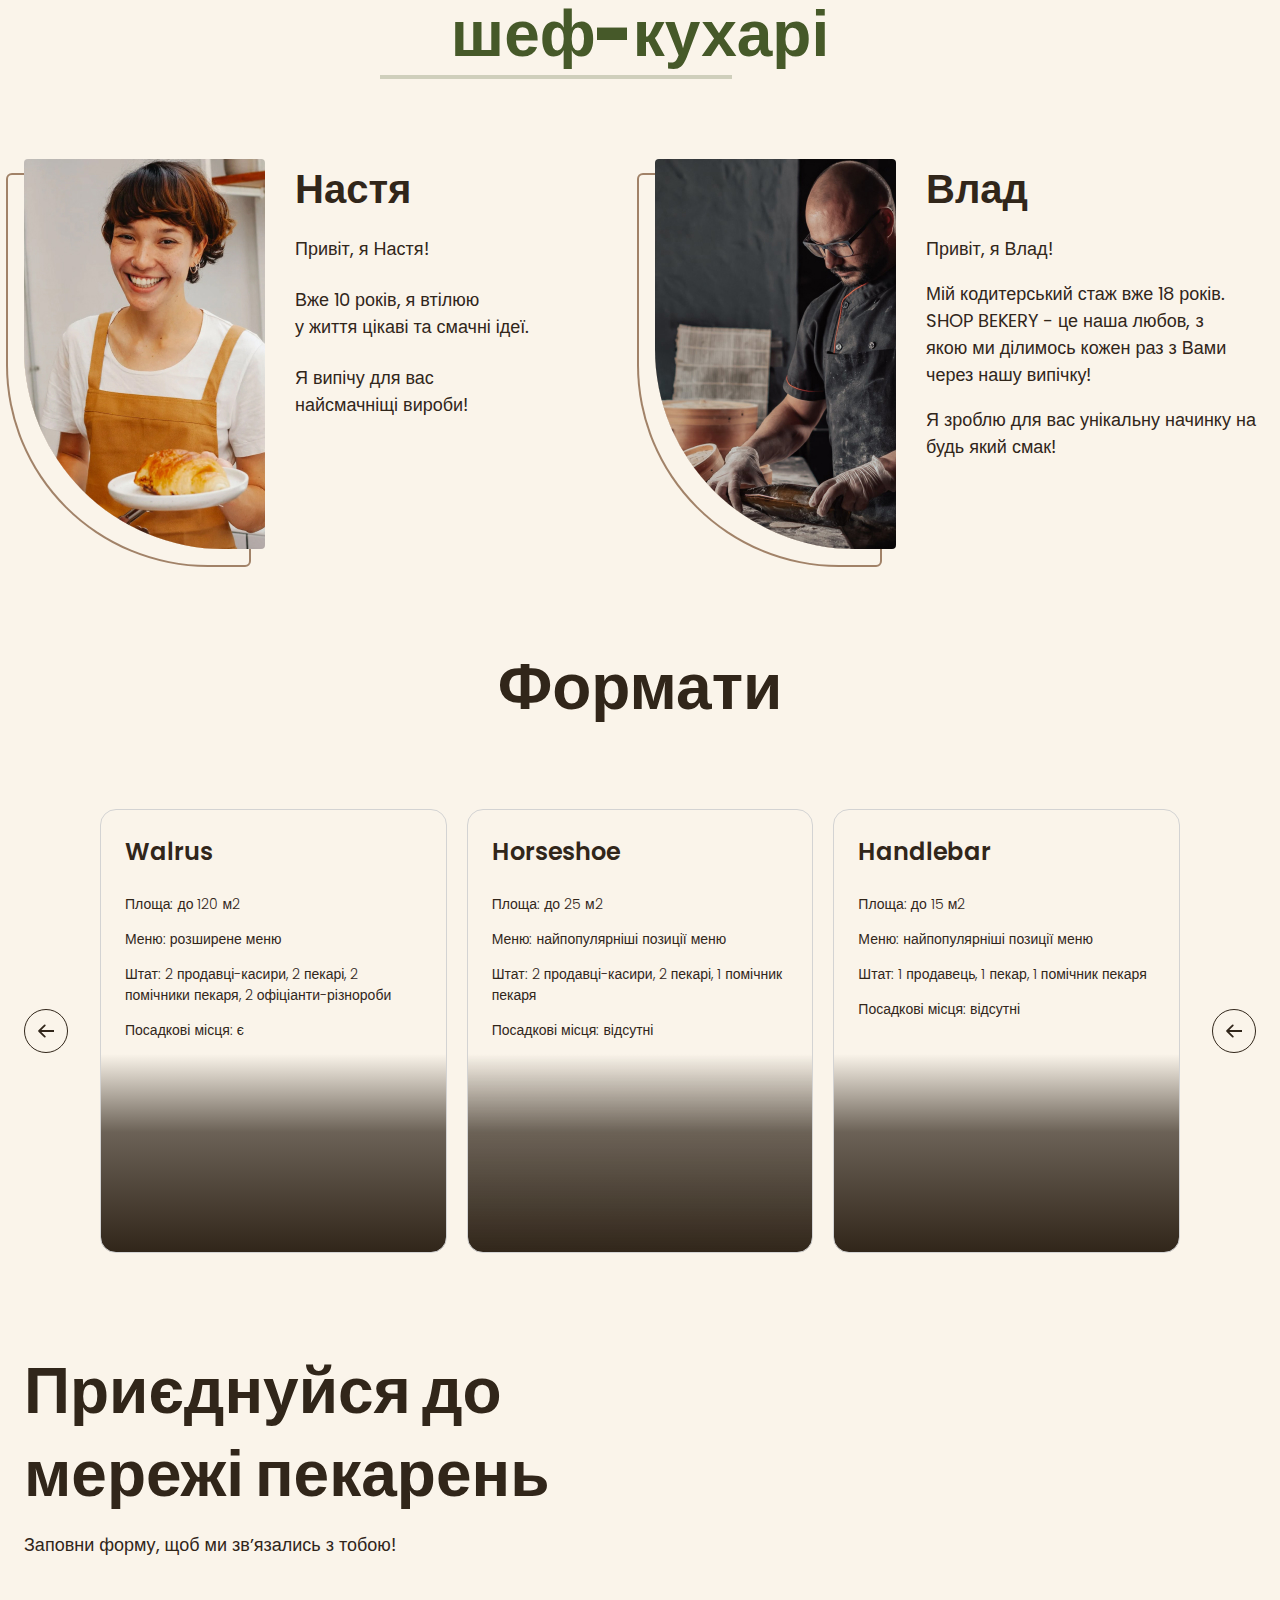
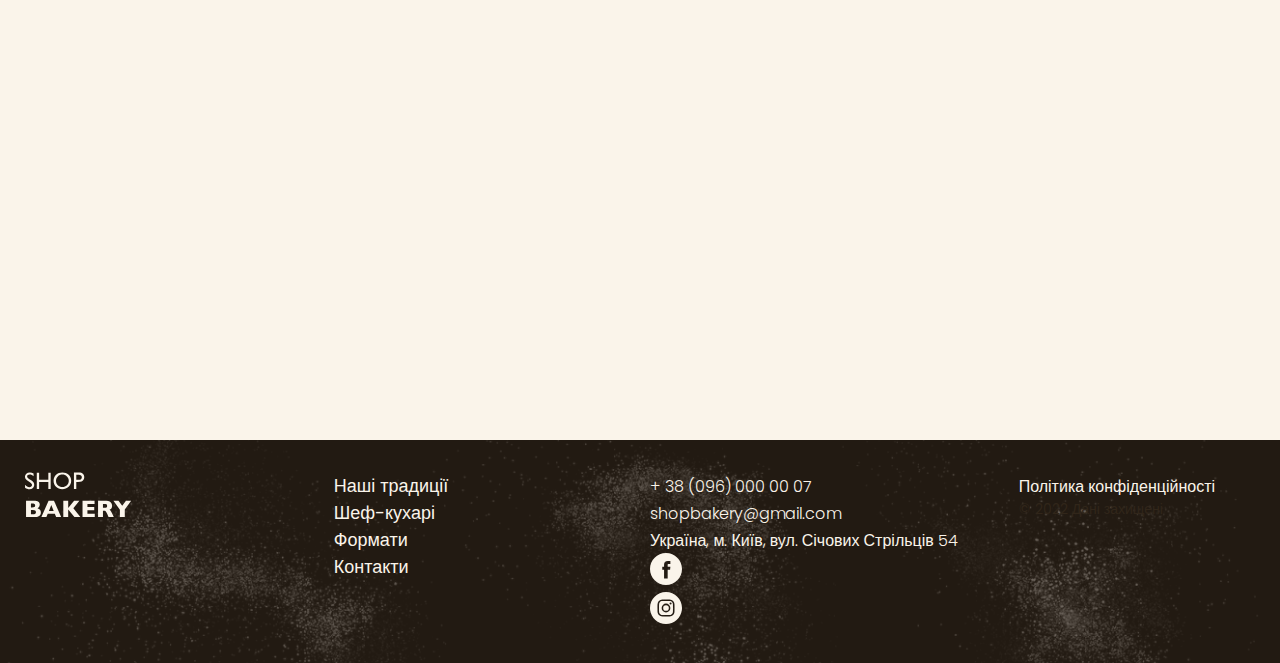
==== commit d096bbfe: "add css to svg" ====
--- a/index.html
+++ b/index.html
@@ -73,9 +73,11 @@
                             <img class="chef-photo" src="./images/nastya-chef.jpg" alt="Nastya chef">
                             <div>
                                 <h3 class="chef-title">Настя</h3>
-                                <p class="chef-text">Привіт, я Настя!</p>
-                                <p class="chef-text">Вже 10 років, я втілюю <br> у життя цікаві та смачні ідеї.</p>
-                                <p class="chef-text">Я випічу для вас <br> найсмачніщі вироби!</p>
+                                <div class="chef-text">
+                                    <p>Привіт, я Настя!</p>
+                                    <p>Вже 10 років, я втілюю <br> у життя цікаві та смачні ідеї.</p>
+                                    <p>Я випічу для вас <br> найсмачніщі вироби!</p>
+                                </div>
                             </div>
                         </article>
                     </li>
@@ -89,7 +91,8 @@
                                     <br>
                                     якою ми ділимось кожен
                                     раз з Вами
-                                    через нашу випічку!</p>
+                                    через нашу випічку!
+                                </p>
                                 <p class="chef-text">Я зроблю для вас унікальну начинку на будь який смак!</p>
                             </div>
                         </article>
@@ -170,46 +173,54 @@
     </main>
     <footer class="footer">
         <div class="container">
-            <nav>
-                <a href="">
-                    <img src="./images/logo.svg" alt="Логотип сучасної пекарні" />
-                </a>
-                <ul>
-                    <li><a class="link" href="#">Наші традиції</a></li>
-                    <li><a class="link" href="#">Шеф-кухарі</a></li>
-                    <li><a class="link" href="#">Формати</a></li>
-                    <li><a class="link" href="#">Контакти</a></li>
-                </ul>
-            </nav>
-            <address>
-                <ul>
-                    <li>
-                        <a class="address-link" href="tel:+380960000007">+ 38 (096) 000 00 07</a>
-                    </li>
-                    <li>
-                        <a class="address-link" href="mailto:shopbakery@gmail.com">shopbakery@gmail.com</a>
-                    </li>
-                    <li><a class="address-link" href="https://maps.app.goo.gl/4jJMo3dhJYnmSr639" target="_blank">
-                            Україна, м. Київ, вул. Січових Стрільців 54</a>
-                    </li>
-                    <li>
+            <div class="footer-container">
+                <nav class="footer-nav">
+                    <div class="footer-logo">
                         <a href="#">
-                            <svg class="address-icon" width="32" height="32">
-                                <use href="./images/icons.svg#icon-facebook"></use>
-                            </svg>
+                            <img src="./images/logo.svg" alt="Логотип сучасної пекарні" />
                         </a>
-                    </li>
-                    <li>
-                        <a href="#">
-                            <svg class="address-icon" width="32" height="32">
-                                <use href="./images/icons.svg#icon-instagram"></use>
-                            </svg>
-                        </a>
-                    </li>
-                </ul>
-                <a class="address-link" href="#" target="_blank">Політика конфіденційності</a>
-                <p class="address-copyright">&copy; 2022 Дані захищені</p>
-            </address>
+                    </div>
+                    <ul class="footer-menu">
+                        <li><a class="link" href="#">Наші традиції</a></li>
+                        <li><a class="link" href="#">Шеф-кухарі</a></li>
+                        <li><a class="link" href="#">Формати</a></li>
+                        <li><a class="link" href="#">Контакти</a></li>
+                    </ul>
+                </nav>
+                <address class="footer-address">
+                    <ul class="address-list">
+                        <li>
+                            <a class="address-link" href="tel:+380960000007">+ 38 (096) 000 00 07</a>
+                        </li>
+                        <li>
+                            <a class="address-link" href="mailto:shopbakery@gmail.com">shopbakery@gmail.com</a>
+                        </li>
+                        <li><a class="address-link" href="https://maps.app.goo.gl/4jJMo3dhJYnmSr639" target="_blank">
+                                Україна, м. Київ, вул. Січових Стрільців 54</a>
+                        </li>
+                        <li>
+                            <a href="#">
+                                <svg class="address-icon" width="32" height="32">
+                                    <use href="./images/icons.svg#icon-facebook"></use>
+                                </svg>
+                            </a>
+                        </li>
+                        <li>
+                            <a href="#">
+                                <svg class="address-icon" width="32" height="32">
+                                    <use href="./images/icons.svg#icon-instagram"></use>
+                                </svg>
+                            </a>
+                        </li>
+                    </ul>
+                    <div class="address-info">
+                        <a class="address-link" href="#" target="_blank">Політика конфіденційності</a>
+                        <p class="address-copyright">&copy; 2022 Дані захищені</p>
+                    </div>
+
+                </address>
+            </div>
+
         </div>
     </footer>
 </body>
--- a/css/styles.css
+++ b/css/styles.css
@@ -37,7 +37,9 @@
 
 /* Base */
 
-* {
+*,
+*::before,
+*::after {
     box-sizing: border-box;
 }
 
@@ -59,6 +61,10 @@
 h6,
 p {
     margin-top: 0;
+}
+
+a {
+    display: inline-block;
 }
 
 address {
@@ -249,9 +255,18 @@
     font-weight: 600;
 }
 
+.chef-text p {
+    margin-bottom: 24px;
+}
+
+.chef-text p:last-child {
+    margin-bottom: 0;
+}
+
 .chefs-list {
     display: flex;
-    gap: 30px;
+    gap: 40px 30px;
+    flex-wrap: wrap;
 }
 
 .chefs-item {
@@ -353,6 +368,31 @@
 }
 
 /* Footer */
+footer {
+    padding: 32px 0;
+}
+.footer-container {
+    display: flex;
+    gap: 20px;
+}
+
+.footer-nav,
+.footer-address {
+    display: flex;
+    flex-basis: 50%;
+    gap: 20px;
+}
+
+.footer-logo,
+.footer-menu {
+    flex-grow: 1;
+}
+
+.address-list,
+.address-info {
+    flex-grow: 1;
+}
+
 .address-link {
     color: var(--color-primary-light);
     font-size: 16px;
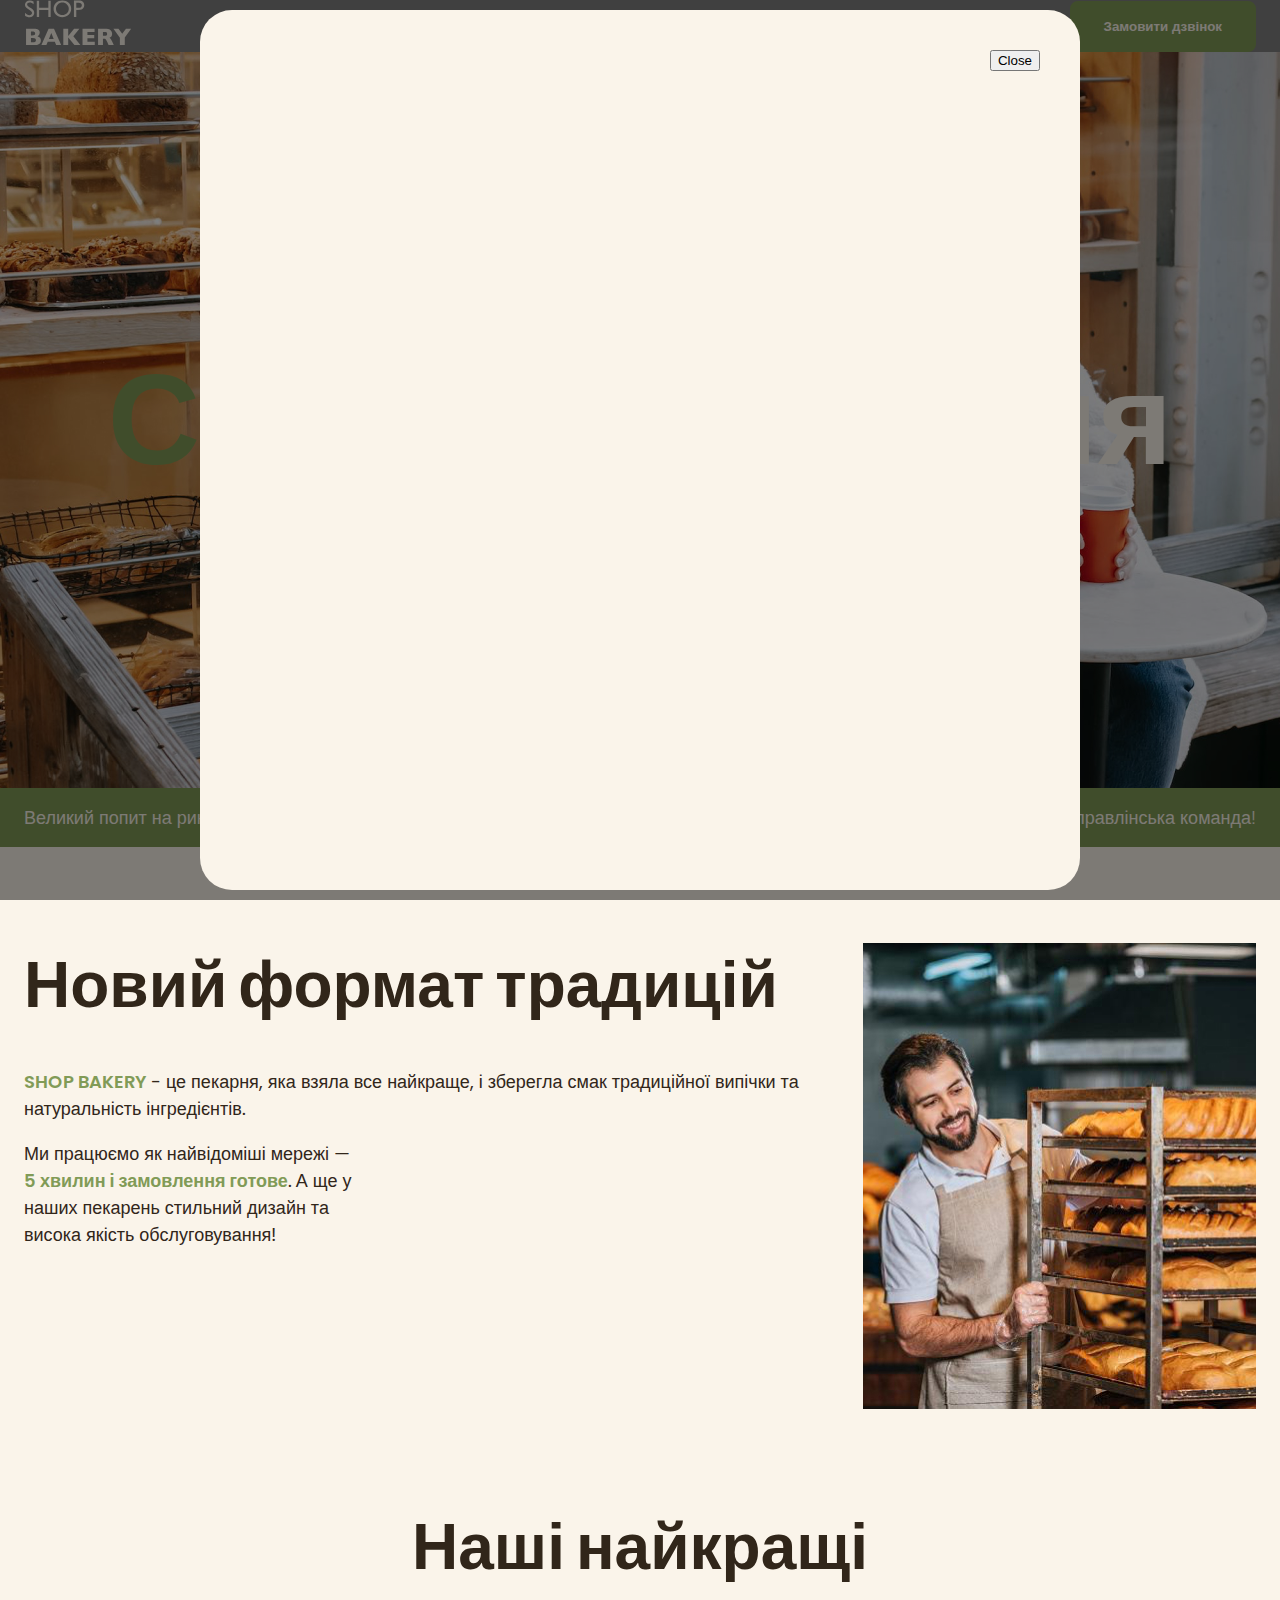
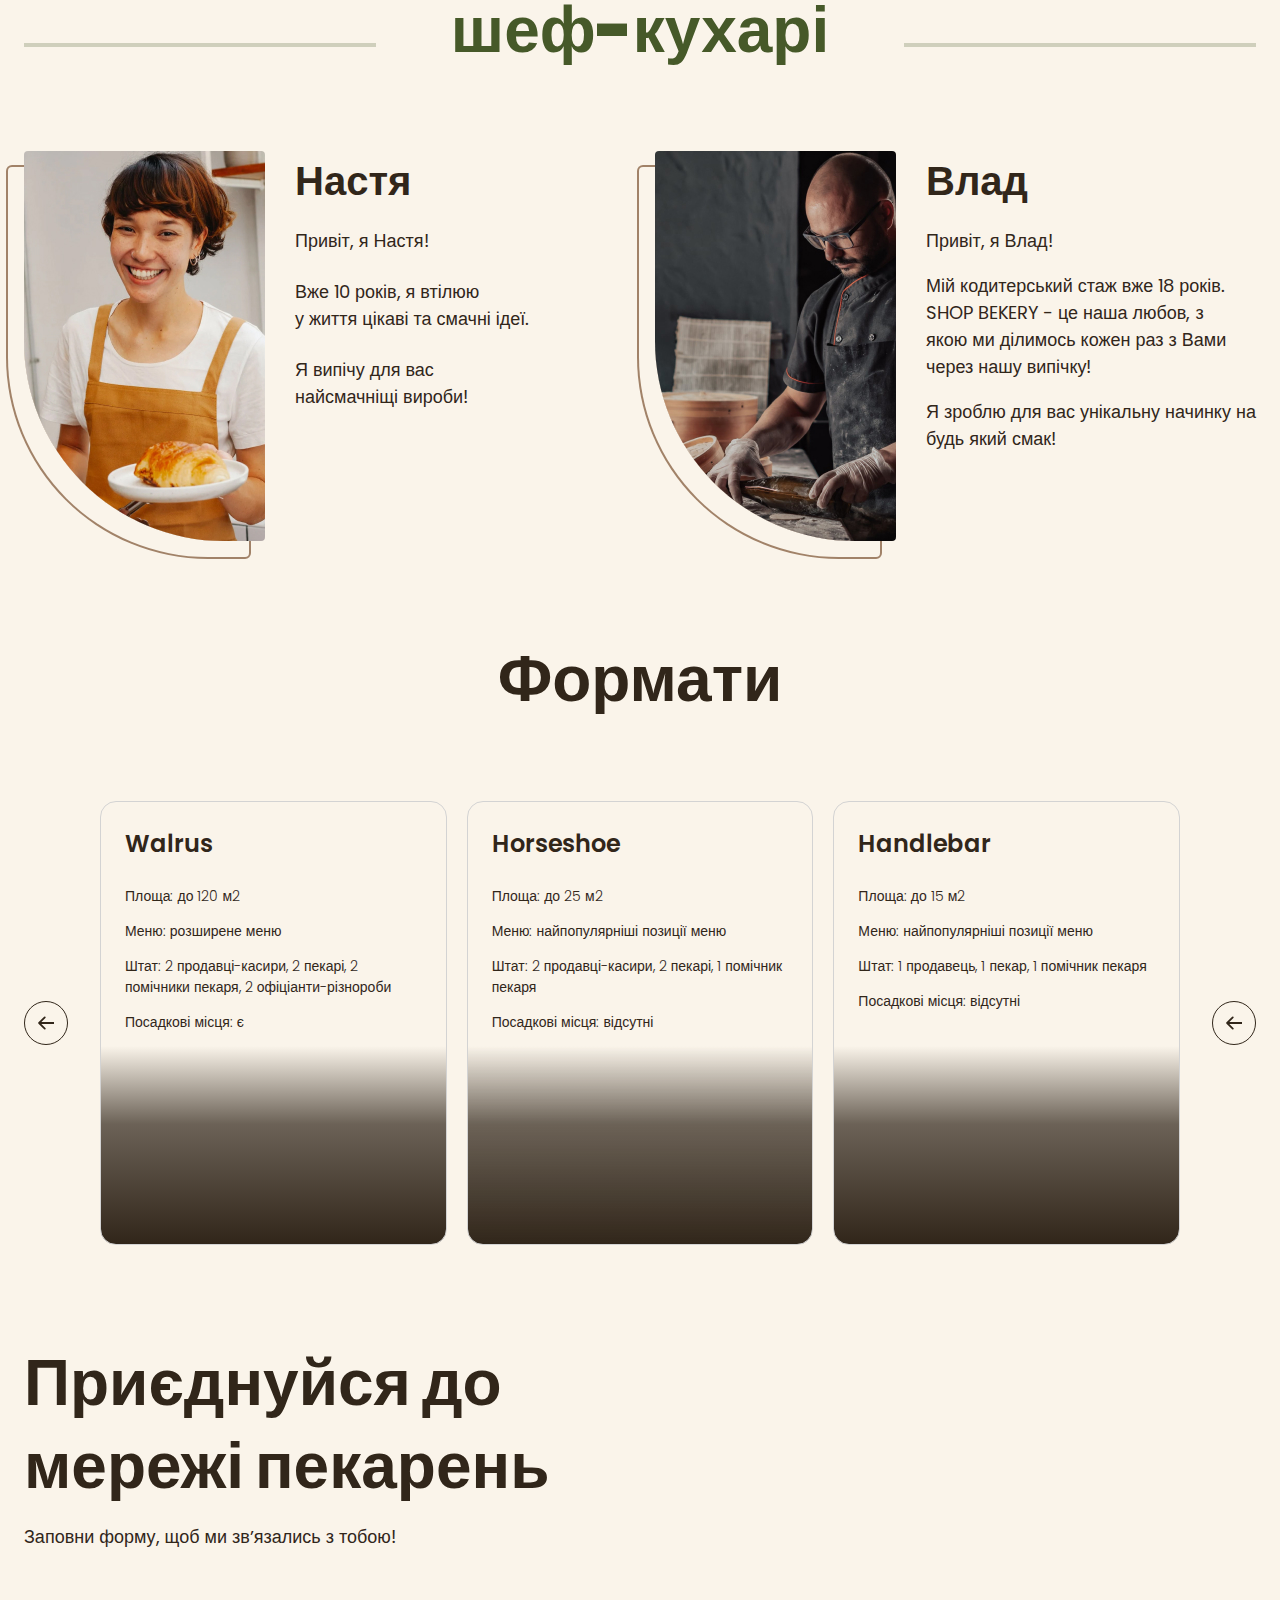
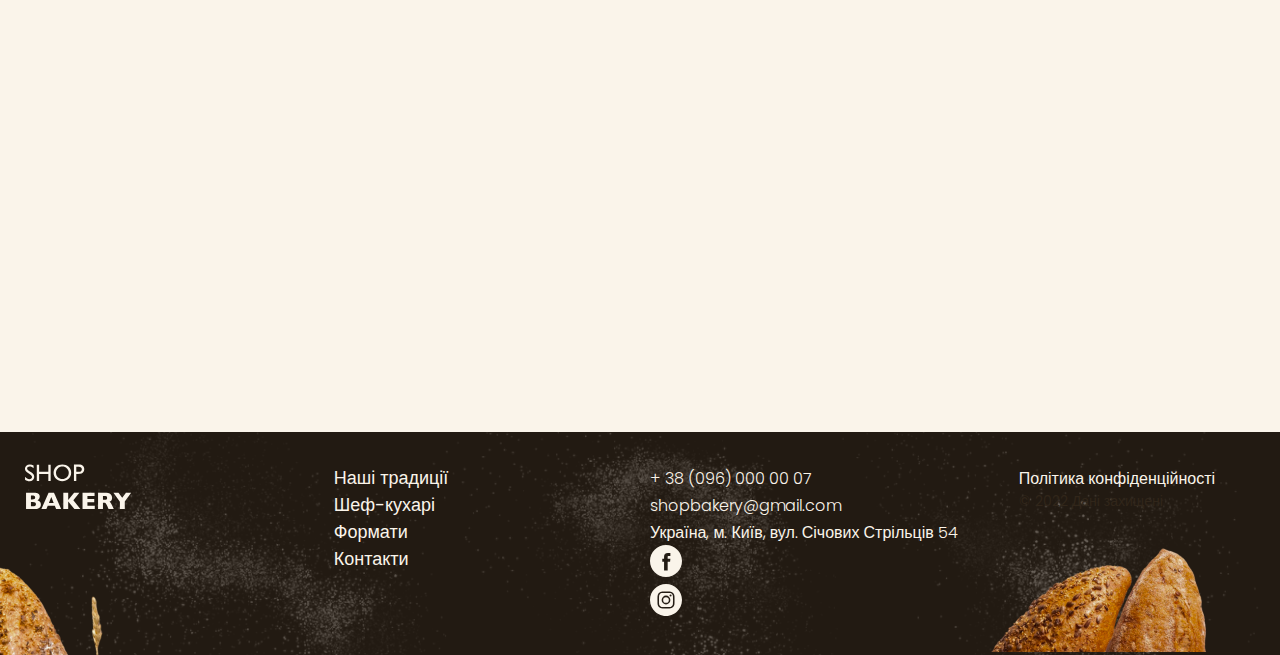
==== commit 776f0cca: "add modal window" ====
--- a/index.html
+++ b/index.html
@@ -25,7 +25,7 @@
                         <li><a class="link" href="#contacts-section">Контакти</a></li>
                     </ul>
                 </nav>
-                <button class="button" type="button">Замовити дзвінок</button>
+                <button class="button modal-btn-open" type="button">Замовити дзвінок</button>
             </div>
         </div>
     </header>
@@ -66,7 +66,7 @@
         </section>
         <section class="section" id="chefs-section">
             <div class="container">
-                <h2 class="chefs-title section-title centered">Наші найкращі <span class="accent">шеф-кухарі</span></h2>
+                <h2 class="chefs-title section-title centered">Наші найкращі <br> <span class="accent">шеф-кухарі</span></h2>
                 <ul class="chefs-list">
                     <li class="chefs-item">
                         <article class="chef-card">
@@ -223,6 +223,14 @@
 
         </div>
     </footer>
+
+    <div class="backdrop">
+        <div class="modal">
+            <button class="modal-btn-close" type="button">Close</button>
+        </div>
+    </div>
+
+    <script src="./modal.js"></script>
 </body>
 
 </html>--- a/css/styles.css
+++ b/css/styles.css
@@ -237,16 +237,26 @@
 
 /* Chef section */
 .chefs-title {
-    max-width: 520px;
+    position: relative;
     margin: 0 auto 80px;
 }
 
 .chefs-title::before,
 .chefs-title::after {
-    display: block;
+    position: absolute;
+    bottom: 24px;
+
     width: 352px;
     border: 2px solid var(--color-brand-light);
     content: "";
+}
+
+.chefs-title::before {
+    left: 0;
+}
+
+.chefs-title::after {
+    right: 0;
 }
 
 .chef-title {
@@ -370,7 +380,37 @@
 /* Footer */
 footer {
     padding: 32px 0;
-}
+    position: relative;
+    background-color: var(--color-primary-dark);
+    background-image: url(../images/footer-background.png);
+    background-repeat: no-repeat;
+    background-size: cover;
+    background-position: center;
+}
+
+.footer::before,
+.footer::after {
+    position: absolute;
+    background-repeat: no-repeat;
+    bottom: 0;
+    content: "";
+}
+
+.footer::before {
+    width: 180px;
+    height: 120px;
+    left: 0;
+    background-image: url(../images/decor-bread-small.png);
+
+}
+
+.footer::after {
+    width: 380px;
+    height: 190px;
+    right: 0;
+    background-image: url(../images/decor-bread-large.png);
+}
+
 .footer-container {
     display: flex;
     gap: 20px;
@@ -418,10 +458,37 @@
     font-size: 14px;
 }
 
-.footer {
-    background-color: var(--color-primary-dark);
-    background-image: url(../images/footer-background.png);
-    background-repeat: no-repeat;
-    background-size: cover;
-    background-position: center;
+/* Modal */
+.backdrop {
+    position: fixed;
+    top: 0;
+    left: 0;
+    right: 0;
+    bottom: 0;
+    display: flex;
+    align-items: center;
+    justify-content: center;
+    background-color: rgba(0, 0, 0, 0.5);
+}
+
+.backdrop.is-hidden {
+    display: none;
+    /* opacity: 0;
+    visibility: hidden;
+    pointer-events: none; */
+    /* for animation */
+}
+
+.modal {
+    position: relative;
+    width: 880px;
+    height: 880px;
+    background-color: var(--color-primary-light);
+    border-radius: 32px;
+}
+
+.modal-btn-close {
+    position: absolute;
+    top: 40px;
+    right: 40px;
 }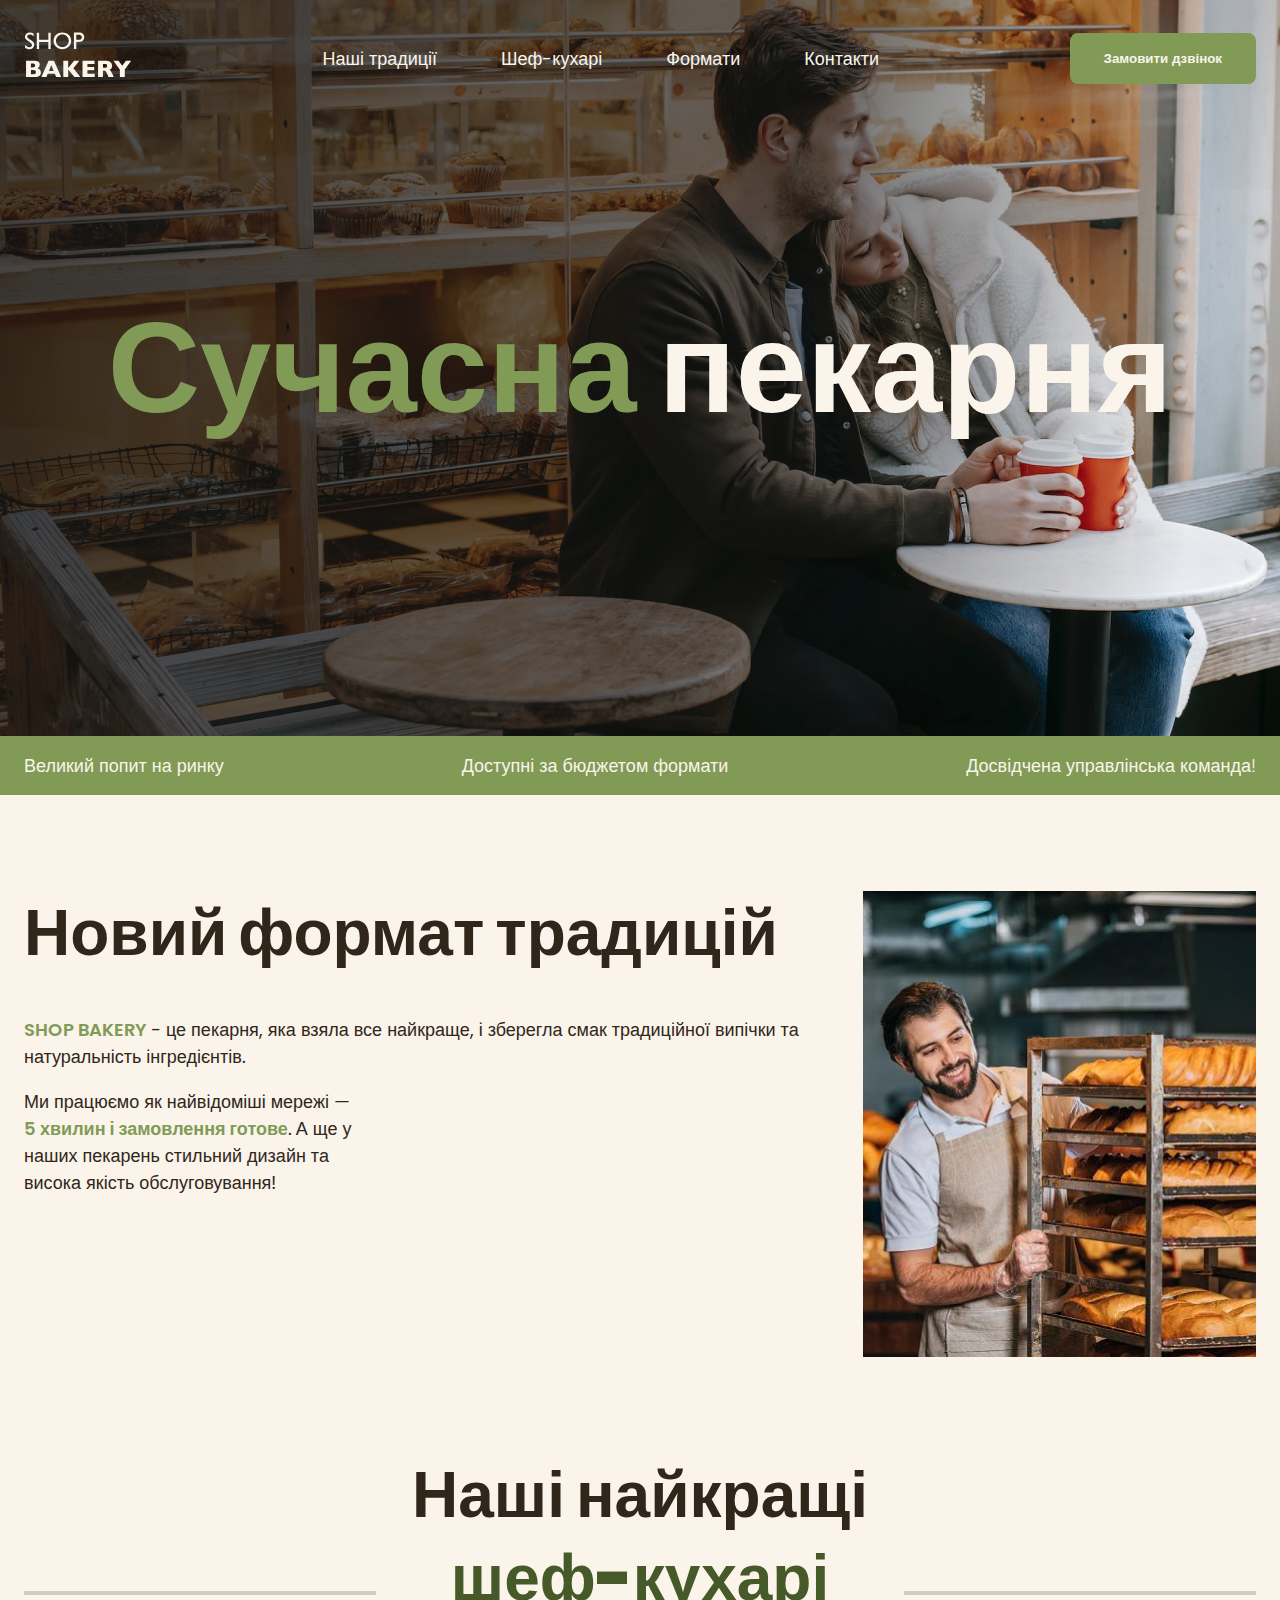
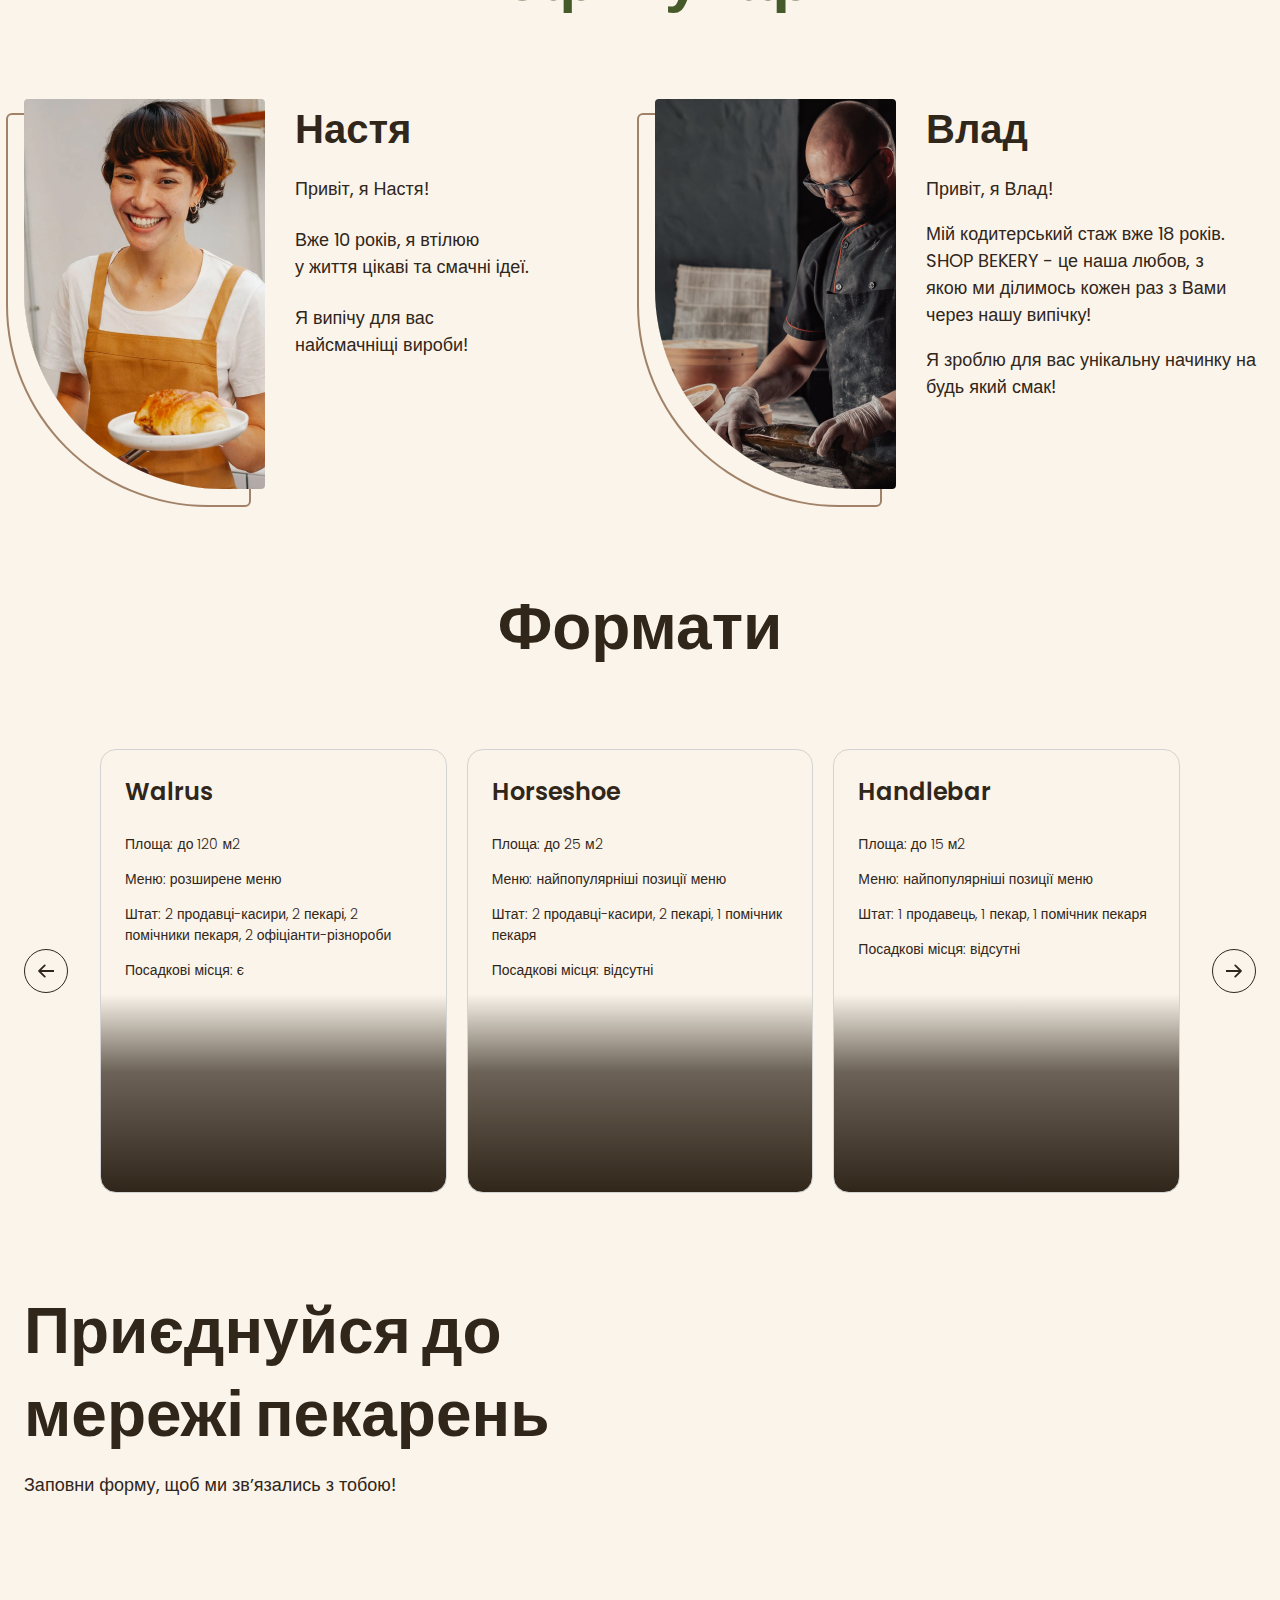
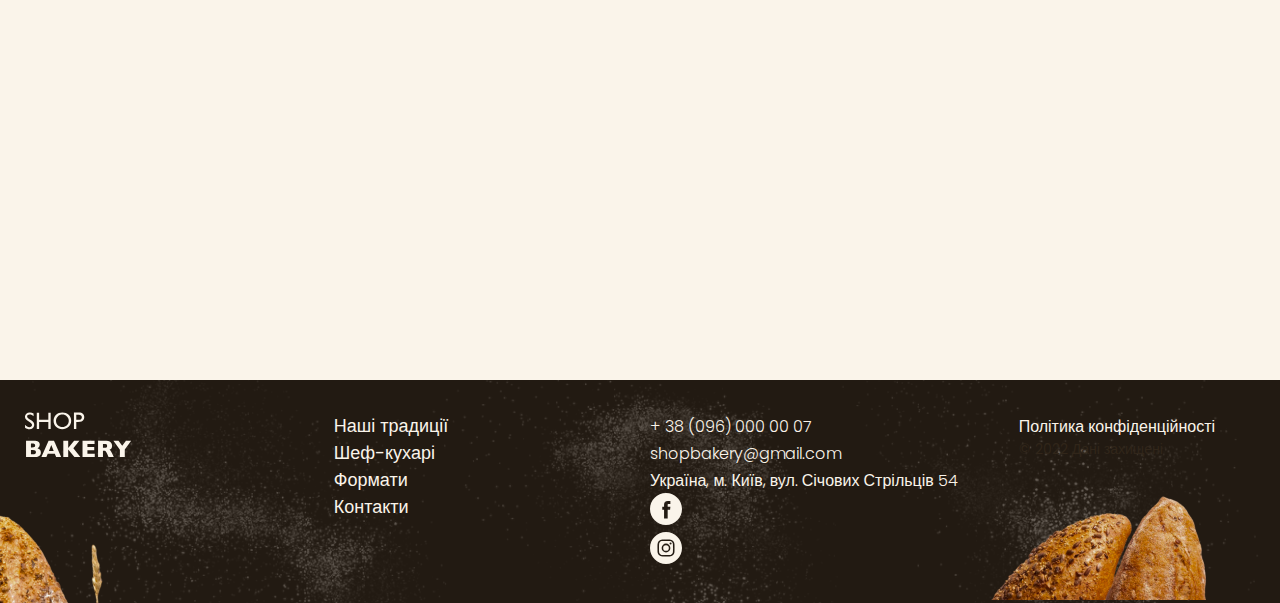
==== commit d7cf8d8d: "add css animation" ====
--- a/index.html
+++ b/index.html
@@ -146,7 +146,7 @@
                             </article>
                         </li>
                     </ul>
-                    <button class="carousel-button" type="button">
+                    <button class="carousel-button next" type="button">
                         <svg width="16" height="16">
                             <use href="./images/icons.svg#icon-arrow"></use>
                         </svg>
@@ -224,7 +224,7 @@
         </div>
     </footer>
 
-    <div class="backdrop">
+    <div class="backdrop is-hidden">
         <div class="modal">
             <button class="modal-btn-close" type="button">Close</button>
         </div>
--- a/css/styles.css
+++ b/css/styles.css
@@ -117,6 +117,7 @@
 .link {
     color: var(--color-primary-light);
     text-decoration: none;
+    transition: color .3s;
 }
 
 .link:hover {
@@ -126,8 +127,11 @@
 
 /* Header */
 .header {
-    background-color: grey;
-    /* remove*/
+    position: absolute;
+    top: 0;
+    left: 0;
+    width: 100%;
+    padding-top: 32px;
 }
 
 .header-container {
@@ -153,7 +157,11 @@
 /* Hero-section */
 .hero-section {
     padding: 272px 0;
-    background-image: url(../images/hero-section-background.jpg);
+    background-image: linear-gradient(103deg,
+            rgba(18, 18, 17, 0.78) 2.03%,
+            rgba(18, 18, 17, 0.60) 58.46%,
+            rgba(18, 18, 17, 0.00) 90.36%),
+        url(../images/hero-section-background.jpg);
     background-repeat: no-repeat;
     background-position: center top;
     background-size: cover;
@@ -314,6 +322,10 @@
     border: 1px solid lightgray;
     /* remove */
     border-radius: 16px;
+}
+
+.format-card:hover {
+    transform: scale(1.05);
 }
 
 .formats-title {
@@ -352,6 +364,10 @@
     cursor: pointer;
 }
 
+.carousel-button.next {
+    transform: rotate(180deg);
+}
+
 .carousel-button:hover {
     background-color: var(--color-primary-dark);
     fill: var(--color-primary-light)
@@ -465,24 +481,28 @@
     left: 0;
     right: 0;
     bottom: 0;
+    padding: 20px 0;
     display: flex;
     align-items: center;
     justify-content: center;
     background-color: rgba(0, 0, 0, 0.5);
+    transition: .3s, visibility 0.3s;
 }
 
 .backdrop.is-hidden {
-    display: none;
-    /* opacity: 0;
+    /* display: none; */
+    opacity: 0;
     visibility: hidden;
-    pointer-events: none; */
+    pointer-events: none;
     /* for animation */
 }
 
 .modal {
     position: relative;
-    width: 880px;
-    height: 880px;
+    width: 100%;
+    max-width: 880px;
+    height: 100%;
+    max-height: 880px;
     background-color: var(--color-primary-light);
     border-radius: 32px;
 }
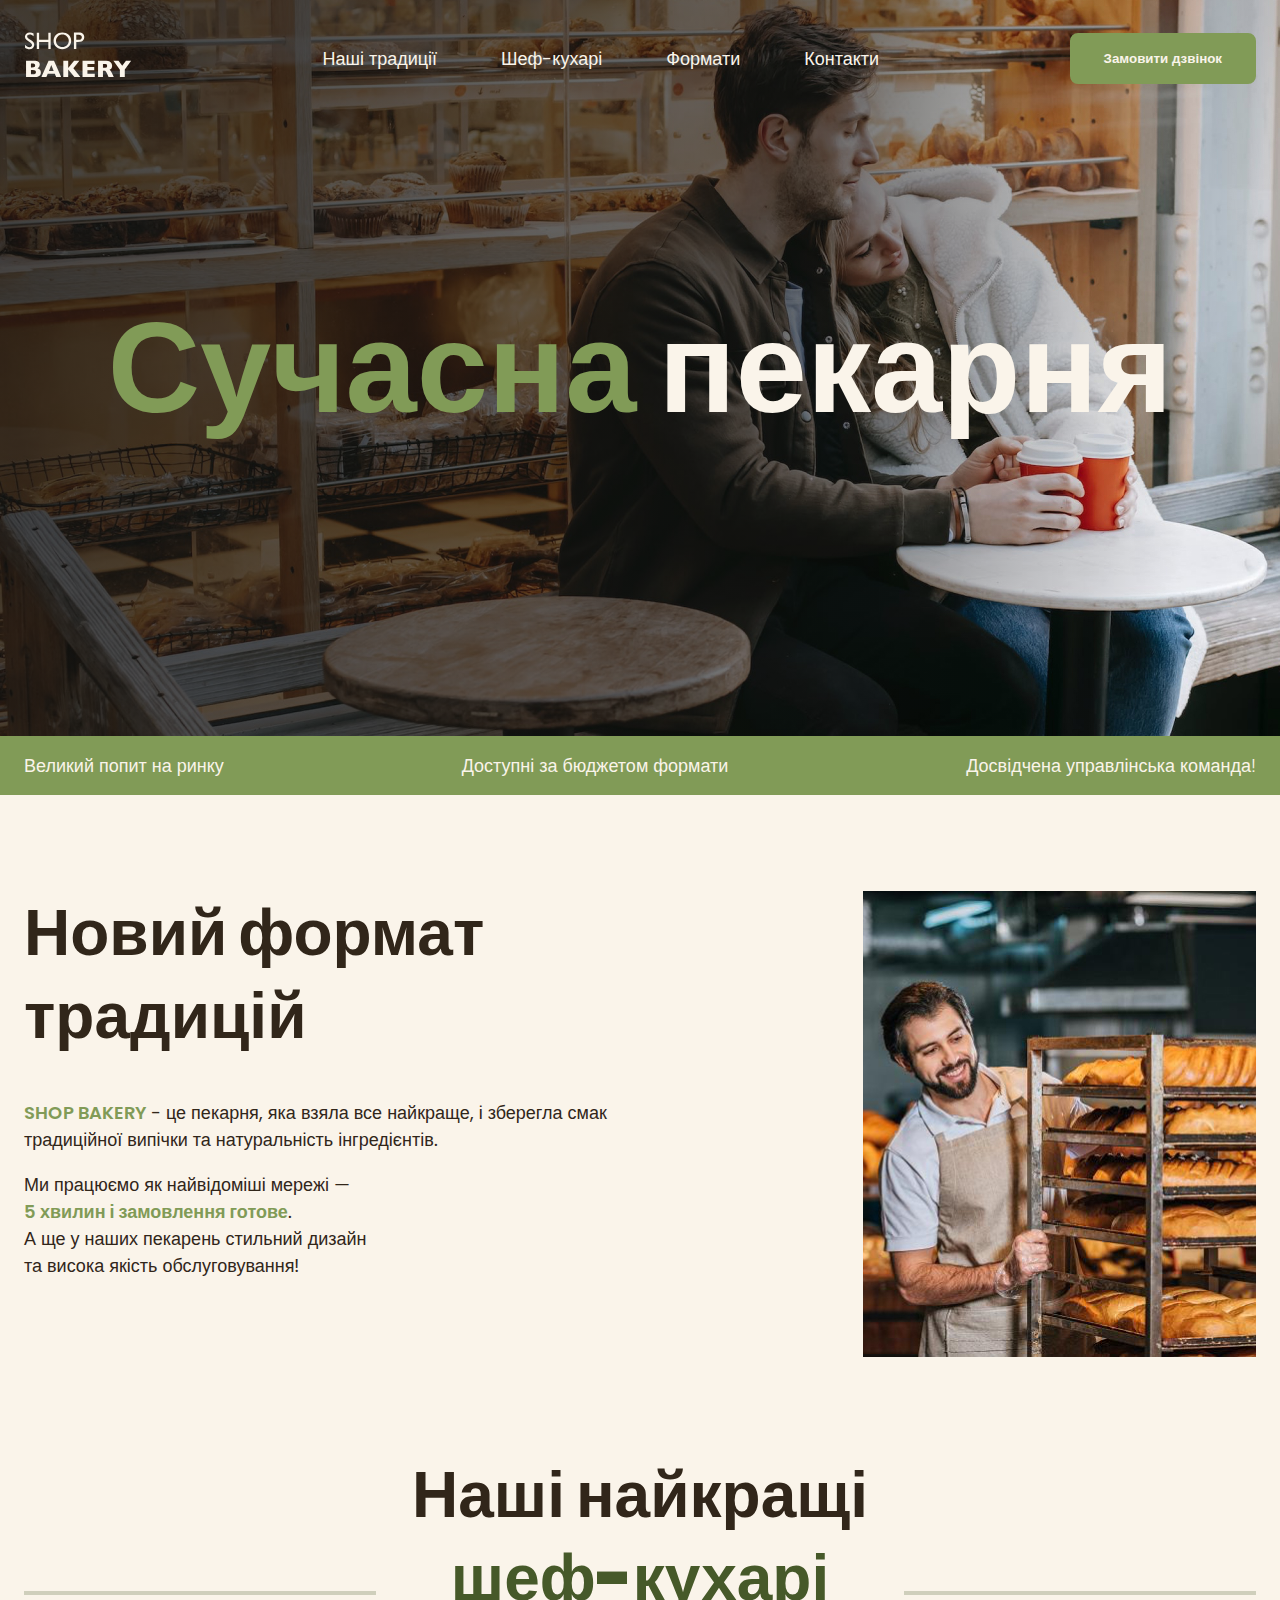
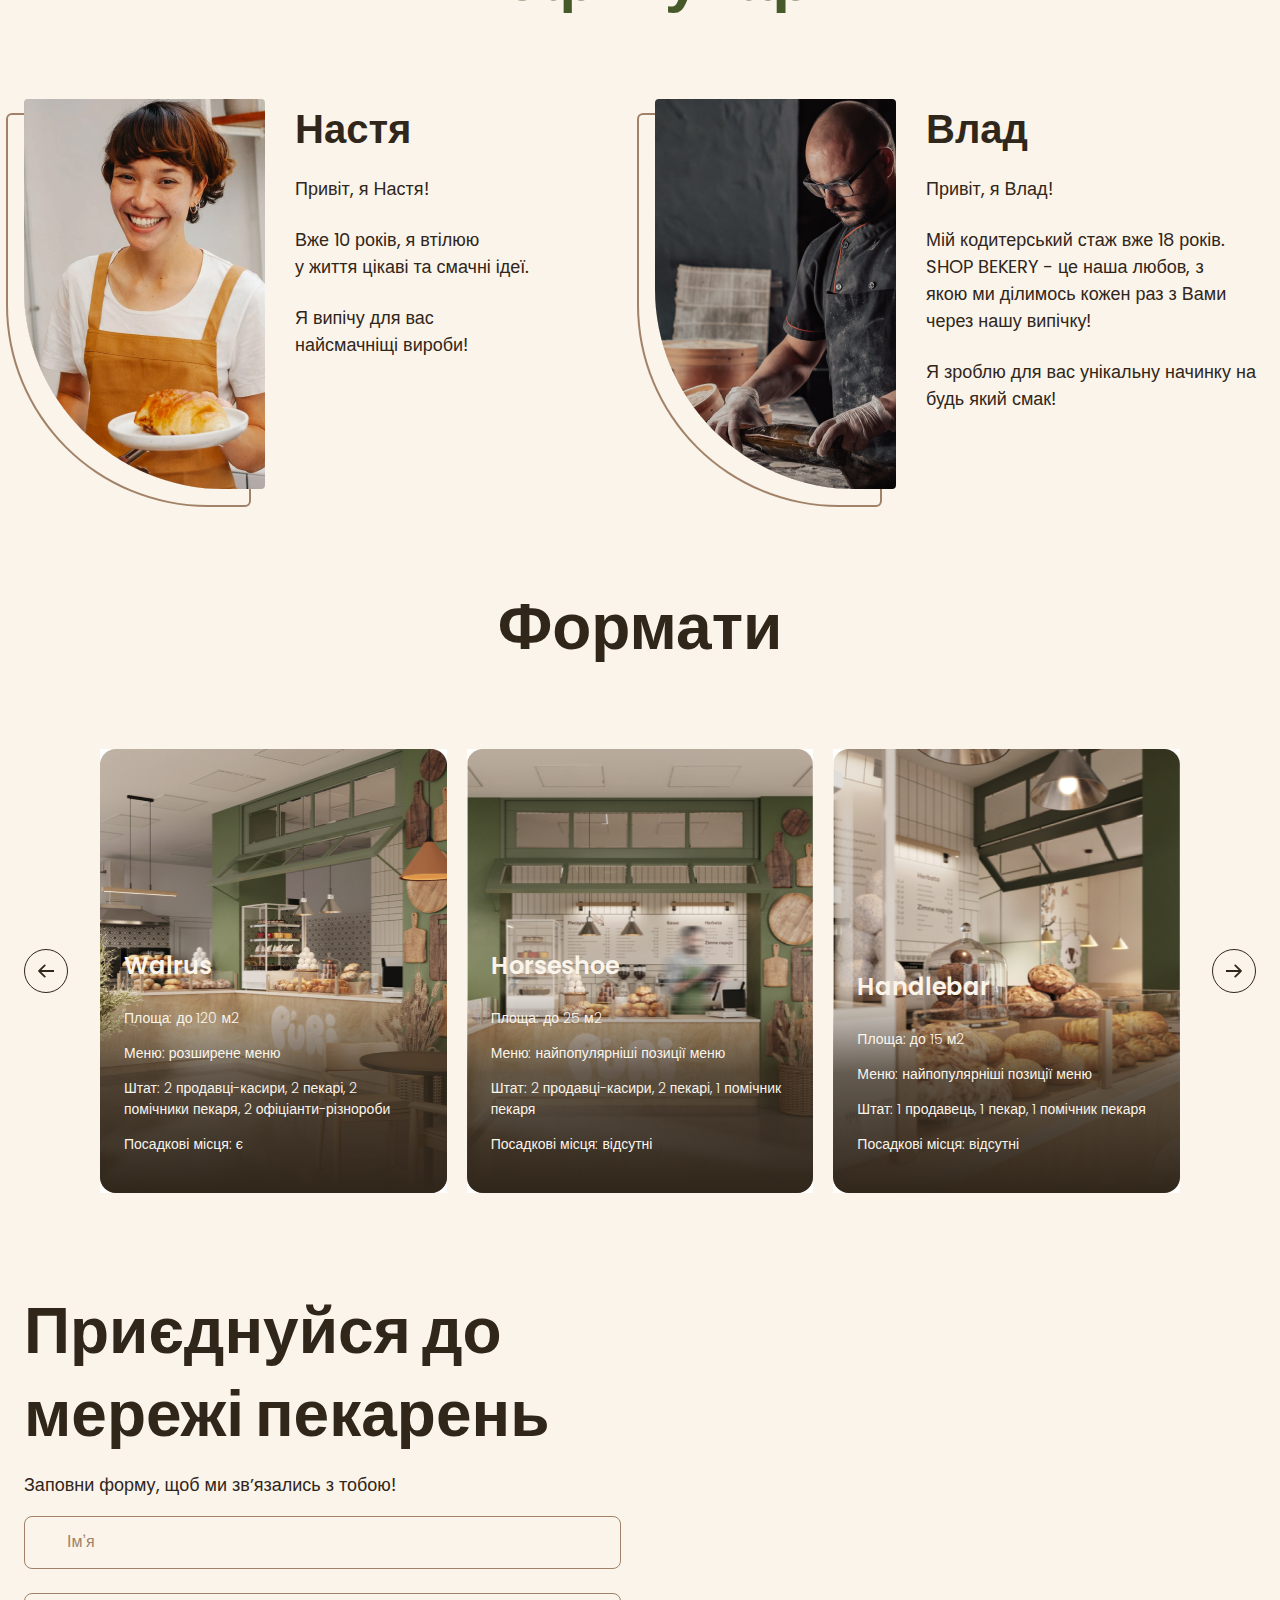
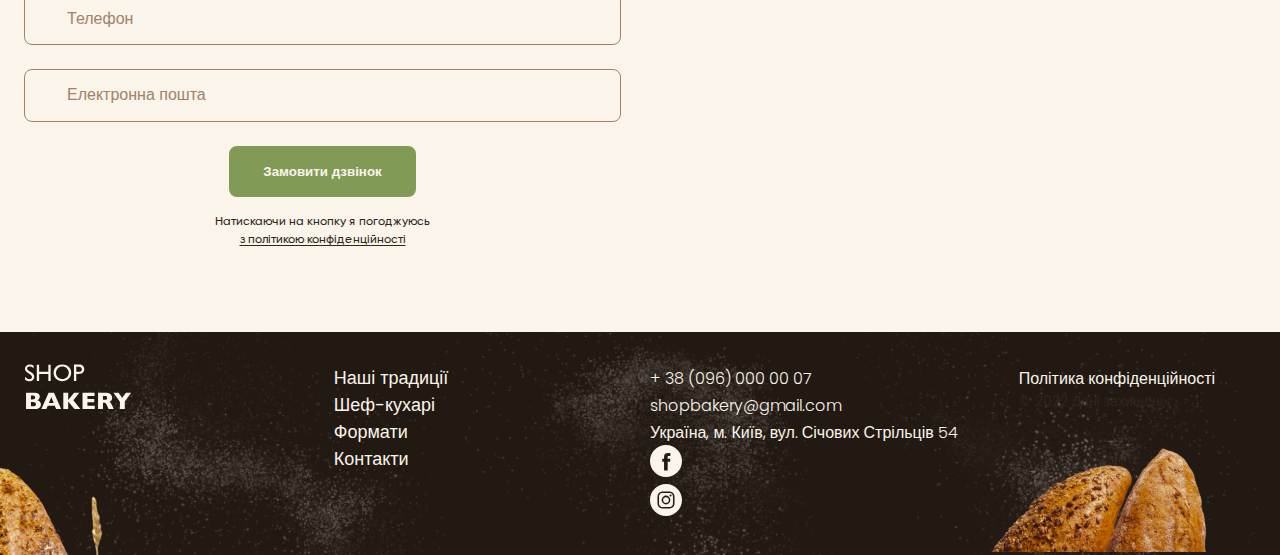
==== commit 25ef8063: "implemented scss" ====
--- a/index.html
+++ b/index.html
@@ -7,18 +7,18 @@
     <title>Сучасна пекарня</title>
 
     <!-- Styles -->
-    <link rel="stylesheet" href="./css/styles.css">
+    <link rel="stylesheet" href="./css/main.min.css">
 </head>
 
 <body>
     <header class="header">
         <div class="container">
-            <div class="header-container">
-                <nav class="header-nav">
+            <div class="header__container">
+                <nav class="header__nav">
                     <a href="/">
                         <img src="./images/logo.svg" alt="Логотип сучасної пекарні" />
                     </a>
-                    <ul class="header-menu">
+                    <ul class="header__menu">
                         <li><a class="link" href="#traditions-section">Наші традиції</a></li>
                         <li><a class="link" href="#chefs-section">Шеф-кухарі</a></li>
                         <li><a class="link" href="#formats-section">Формати</a></li>
@@ -32,31 +32,33 @@
     <main>
         <section class="hero-section">
             <div class="container">
-                <h1 class="hero-title"><span class="accent">Сучасна</span> пекарня</h1>
+                <h1 class="hero-section__title"><span class="text-brand">Сучасна</span> пекарня</h1>
             </div>
         </section>
         <section class="advantages-section">
             <div class="container">
                 <h2 class="visually-hidden">Наші переваги</h2>
-                <ul class="advantages-list">
-                    <li class="advantages-item">Великий попит на ринку</li>
-                    <li class="advantages-item">Доступні за бюджетом формати</li>
-                    <li class="advantages-item">Досвідчена управлінська команда!</li>
+                <ul class="advantages-section__list">
+                    <li class="advantages-section__item">Великий попит на ринку</li>
+                    <li class="advantages-section__item">Доступні за бюджетом формати</li>
+                    <li class="advantages-section__item">Досвідчена управлінська команда!</li>
                 </ul>
             </div>
         </section>
         <section class="traditions-section section" id="traditions-section">
             <div class="container">
-                <div class="traditions-container">
-                    <div class="traditions-content">
-                        <h2 class="traditions-title section-title">Новий формат традицій</h2>
-                        <p class="traditions-text">
-                            <span class="brand uppercase">shop bakery</span> - це пекарня, яка взяла все найкраще,
-                            і зберегла смак традиційної випічки та натуральність інгредієнтів.
+                <div class="traditions-section__container">
+                    <div class="traditions-section__content">
+                        <h2 class="traditions-section__title section__title">Новий формат традицій</h2>
+                        <p>
+                            <span class="text-brand text-bold text-uppercase">shop bakery</span> - це пекарня, яка взяла
+                            все найкраще,
+                            і зберегла смак <br> традиційної випічки та натуральність інгредієнтів.
                         </p>
-                        <p class="traditions-text limited">Ми працюємо як найвідоміші мережі — <span class="brand">5
+                        <p class="traditions-section__text traditions-section__text--limited">Ми працюємо як найвідоміші
+                            мережі — <br> <span class="text-brand text-bold">5
                                 хвилин і
-                                замовлення готове</span>.
+                                замовлення готове</span>. <br>
                             А ще у наших пекарень стильний дизайн та висока якість обслуговування!
                         </p>
                     </div>
@@ -64,56 +66,56 @@
                 </div>
             </div>
         </section>
-        <section class="section" id="chefs-section">
-            <div class="container">
-                <h2 class="chefs-title section-title centered">Наші найкращі <br> <span class="accent">шеф-кухарі</span></h2>
-                <ul class="chefs-list">
-                    <li class="chefs-item">
+        <section class="chefs-section section" id="chefs-section">
+            <div class="container">
+                <h2 class="chefs-section__title section__title section__title--centered">Наші найкращі <br> <span class="text-brand-dark">шеф-кухарі</span>
+                </h2>
+                <ul class="chefs-section__list">
+                    <li class="chefs-section__item">
                         <article class="chef-card">
-                            <img class="chef-photo" src="./images/nastya-chef.jpg" alt="Nastya chef">
+                            <img class="chef-card__photo" src="./images/nastya-chef.jpg" alt="Nastya chef">
                             <div>
-                                <h3 class="chef-title">Настя</h3>
-                                <div class="chef-text">
-                                    <p>Привіт, я Настя!</p>
-                                    <p>Вже 10 років, я втілюю <br> у життя цікаві та смачні ідеї.</p>
-                                    <p>Я випічу для вас <br> найсмачніщі вироби!</p>
-                                </div>
+                                <h3 class="chef-card__title">Настя</h3>
+                                <p class="chef-card__text">Привіт, я Настя!</p>
+                                <p class="chef-card__text">Вже 10 років, я втілюю <br> у життя цікаві та смачні ідеї.</p>
+                                <p class="chef-card__text">Я випічу для вас <br> найсмачніщі вироби!</p>
                             </div>
                         </article>
                     </li>
-                    <li class="chefs-item">
+                    <li class="chefs-section__item">
                         <article class="chef-card">
-                            <img class="chef-photo" src="./images/vlad-chef.jpg" alt="Vlad chef">
+                            <img class="chef-card__photo" src="./images/vlad-chef.jpg" alt="Vlad chef">
                             <div>
-                                <h3 class="chef-title">Влад</h3>
-                                <p class="chef-text">Привіт, я Влад!</p>
-                                <p class="chef-text">Мій кодитерський стаж вже 18 років. SHOP BEKERY - це наша любов, з
+                                <h3 class="chef-card__title">Влад</h3>
+                                <p class="chef-card__text">Привіт, я Влад!</p>
+                                <p class="chef-card__text">Мій кодитерський стаж вже 18 років. SHOP BEKERY - це наша любов, з
                                     <br>
                                     якою ми ділимось кожен
                                     раз з Вами
                                     через нашу випічку!
                                 </p>
-                                <p class="chef-text">Я зроблю для вас унікальну начинку на будь який смак!</p>
+                                <p class="chef-card__text">Я зроблю для вас унікальну начинку на будь який смак!</p>
                             </div>
                         </article>
                     </li>
                 </ul>
             </div>
         </section>
-        <section class="section" id="formats-section">
-            <div class="container">
-                <h2 class="formats-title section-title centered">Формати</h2>
-                <div class="formats-container">
+        <section class="formats-section section" id="formats-section">
+            <div class="container">
+                <h2 class="formats-section__title section__title section__title--centered">Формати</h2>
+                <div class="formats-section__container">
                     <button class="carousel-button" type="button">
                         <svg width="16" height="16">
                             <use href="./images/icons.svg#icon-arrow"></use>
                         </svg>
                     </button>
-                    <ul class="formats-list">
-                        <li class="formats-item">
+                    <ul class="formats-section__list">
+                        <li class="formats-section__item">
                             <article class="format-card">
-                                <h3 class="format-title" lang="en">Walrus</h3>
-                                <div class="format-text">
+                                <img class="format-card__image" src="./images/walrus-format.jpg" alt="Walrus format">
+                                <h3 class="format-card__title" lang="en">Walrus</h3>
+                                <div class="format-card__text">
                                     <p>Площа: до 120 м2</p>
                                     <p>Меню: розширене меню</p>
                                     <p>
@@ -123,10 +125,11 @@
                                 </div>
                             </article>
                         </li>
-                        <li class="formats-item">
+                        <li class="formats-section__item">
                             <article class="format-card">
-                                <h3 class="format-title" lang="en">Horseshoe</h3>
-                                <div class="format-text">
+                                <img class="format-card__image" src="./images/horseshoe-format.jpg" alt="Horseshoe format">
+                                <h3 class="format-card__title" lang="en">Horseshoe</h3>
+                                <div class="format-card__text">
                                     <p>Площа: до 25 м2</p>
                                     <p>Меню: найпопулярніші позиції меню</p>
                                     <p>Штат: 2 продавці-касири, 2 пекарі, 1 помічник пекаря</p>
@@ -134,10 +137,11 @@
                                 </div>
                             </article>
                         </li>
-                        <li class="formats-item">
+                        <li class="formats-section__item">
                             <article class="format-card">
-                                <h3 class="format-title" lang="en">Handlebar</h3>
-                                <div class="format-text">
+                                <img class="format-card__image" src="./images/handlebar-format.jpg" alt="Handlebar format">
+                                <h3 class="format-card__title" lang="en">Handlebar</h3>
+                                <div class="format-card__text">
                                     <p>Площа: до 15 м2</p>
                                     <p>Меню: найпопулярніші позиції меню</p>
                                     <p>Штат: 1 продавець, 1 пекар, 1 помічник пекаря</p>
@@ -156,13 +160,33 @@
         </section>
         <section class="contacts-section section" id="contacts-section">
             <div class="container">
-                <div class="contacts-container">
-                    <div class="contacts-form">
-                        <h2 class="contacts-title section-title">Приєднуйся до мережі пекарень</h2>
+                <div class="contacts-section__container">
+                    <div class="contacts-section__form">
+                        <h2 class="contacts-section__title section__title">Приєднуйся до мережі пекарень</h2>
                         <p>Заповни форму, щоб ми звʼязались з тобою!</p>
-                        <!-- form -->
-                    </div>
-                    <iframe class="contacts-map"
+                        <form name="contact-form" autocomplete="off" novalidate>
+                            <div class="contacts-section__form-field input">
+                                <label class="input__label visually-hidden" for="user-name">Імʼя</label>
+                                <input class="input__control" type="text" id="user-name" placeholder="Імʼя">
+                            </div>
+
+                            <div class="contacts-section__form-field input">
+                                <label class="input__label visually-hidden" for="user-tel">Телефон</label>
+                                <input class="input__control" type="tel" id="user-tel" placeholder="Телефон">
+                            </div>
+
+                            <div class="contacts-section__form-field input">
+                                <label class="input__label visually-hidden" for="user-email">Електронна пошта</label>
+                                <input class="input__control" type="email" id="user-email" placeholder="Електронна пошта">
+                            </div>
+
+                            <button class="contacts-section__button button" type="submit">Замовити дзвінок</button>
+                            <p class="form-terms">Натискаючи на кнопку я погоджуюсь
+                                <a class="form-terms__link" href="#">з політикою конфіденційності</a>
+                            </p>
+                        </form>
+                    </div>
+                    <iframe class="contacts-section__map"
                         src="https://www.google.com/maps/embed?pb=!1m18!1m12!1m3!1d2540.163871257684!2d30.488658576802425!3d50.45667308691541!2m3!1f0!2f0!3f0!3m2!1i1024!2i768!4f13.1!3m3!1m2!1s0x40d4ce637bfe1717%3A0x5370c2254ad1b952!2z0YPQuy4g0KHQtdGH0LXQstGL0YUg0KHRgtGA0LXQu9GM0YbQvtCyLCA1NCwg0JrQuNC10LIsIDAyMDAw!5e0!3m2!1sru!2sua!4v1699179727115!5m2!1sru!2sua"
                         width="603" height="595" allowfullscreen="" loading="lazy"
                         referrerpolicy="no-referrer-when-downgrade">
@@ -226,7 +250,31 @@
 
     <div class="backdrop is-hidden">
         <div class="modal">
-            <button class="modal-btn-close" type="button">Close</button>
+            <button class="modal__btn-close modal-btn-close" type="button">Close</button>
+            <h2>Замовити дзвінок</h2>
+            <p>Залишіть заявку та наш спеціаліст зв'яжеться з Вами!</p>
+            <form name="modal-form" autocomplete="off">
+                <div class="modal__form-field input">
+                    <label class="input__label visually-hidden" for="user-name">Імʼя</label>
+                    <input class="input__control" type="text" id="user-name" placeholder="Імʼя" required minlength="2"
+                        maxlength="5">
+                </div>
+
+                <div class="modal__form-field input">
+                    <label class="input__label visually-hidden" for="user-tel">Телефон</label>
+                    <input class="input__control" type="tel" id="user-tel" placeholder="Телефон" required>
+                </div>
+
+                <div class="modal__form-field input">
+                    <label class="input__label visually-hidden" for="user-email">Електронна пошта</label>
+                    <input class="input__control" type="email" id="user-email" placeholder="Електронна пошта" required>
+                </div>
+
+                <button class="modal__button button" type="submit">Замовити дзвінок</button>
+                <p class="form-terms">Натискаючи на кнопку я погоджуюсь
+                    <a class="form-terms-l" href="#">з політикою конфіденційності</a>
+                </p>
+            </form>
         </div>
     </div>
 
--- a/css/main.min.css
+++ b/css/main.min.css
@@ -0,0 +1 @@
+@font-face{font-display:swap;font-family:"Poppins";font-weight:300;src:url("../fonts/poppins-v20-latin-300.woff2") format("woff2")}@font-face{font-display:swap;font-family:"Poppins";font-weight:400;src:url("../fonts/poppins-v20-latin-regular.woff2") format("woff2")}@font-face{font-display:swap;font-family:"Poppins";font-weight:600;src:url("../fonts/poppins-v20-latin-600.woff2") format("woff2")}@font-face{font-display:swap;font-family:"Poppins";font-weight:900;src:url("../fonts/poppins-v20-latin-900.woff2") format("woff2")}@font-face{font-display:swap;font-family:"Gilroy";font-weight:500;src:url("../fonts/Gilroy-Medium.woff2") format("woff2")}:root{--color-primary-dark: #31261A;--color-primary-light: #FAF4EA;--color-brand-normal: #819B57;--color-brand-dark: #465929;--color-brand-light: #CFCFBC;--color-secondary-dark: #A18268}*,*::before,*::after{-webkit-box-sizing:border-box;box-sizing:border-box}body{background-color:var(--color-primary-light);color:var(--color-primary-dark);font-family:Poppins,sans-serif;font-size:18px;font-weight:400;line-height:1.5;margin:0}h1,h2,h3,h4,h5,h6,p{margin-top:0}a{display:inline-block}address{font-style:normal}ul{margin:0;padding:0;list-style-type:none}.text-brand{color:var(--color-brand-normal)}.text-brand-dark{color:var(--color-brand-dark)}.text-bold{font-weight:600}.text-uppercase{text-transform:uppercase}.visually-hidden{position:absolute;left:-10000px;top:auto;width:1px;height:1px;overflow:hidden}.button{padding:16px 32px;background-color:var(--color-brand-normal);border:2px solid var(--color-brand-normal);border-radius:8px;color:var(--color-primary-light);cursor:pointer;font-weight:600}.button:hover{color:var(--color-brand-dark);background-color:rgba(0,0,0,0)}.carousel-button{display:-webkit-box;display:-ms-flexbox;display:flex;-webkit-box-align:center;-ms-flex-align:center;align-items:center;-webkit-box-pack:center;-ms-flex-pack:center;justify-content:center;width:44px;height:44px;padding:0;-ms-flex-negative:0;flex-shrink:0;fill:var(--color-primary-dark);border-radius:50%;background-color:rgba(0,0,0,0);border:1px solid var(--color-primary-dark);cursor:pointer}.carousel-button.next{-webkit-transform:rotate(180deg);transform:rotate(180deg)}.carousel-button:hover{background-color:var(--color-primary-dark);fill:var(--color-primary-light)}.chef-card{display:-webkit-box;display:-ms-flexbox;display:flex;gap:30px}.chef-card__photo{border-radius:4px 4px 4px 200px;-webkit-box-shadow:-16px 16px 0 0 var(--color-primary-light),-16px 16px 0 2px var(--color-secondary-dark);box-shadow:-16px 16px 0 0 var(--color-primary-light),-16px 16px 0 2px var(--color-secondary-dark)}.chef-card__title{margin-bottom:16px;font-size:40px;font-weight:600}.chef-card__text{margin-bottom:24px}.chef-card__text :last-child{margin-bottom:0}.format-card{position:relative;display:-webkit-box;display:-ms-flexbox;display:flex;-webkit-box-orient:vertical;-webkit-box-direction:normal;-ms-flex-direction:column;flex-direction:column;-webkit-box-pack:end;-ms-flex-pack:end;justify-content:end;height:444px;padding:24px;background-image:-webkit-gradient(linear, left top, left bottom, color-stop(55.21%, rgba(49, 38, 26, 0)), color-stop(72.92%, rgba(49, 38, 26, 0.71)), to(var(--color-primary-dark)));background-image:linear-gradient(180deg, rgba(49, 38, 26, 0) 55.21%, rgba(49, 38, 26, 0.71) 72.92%, var(--color-primary-dark) 100%);border-radius:16px}.format-card__image{position:absolute;z-index:-1;top:0;left:0;width:100%;height:100%}.format-card__title{font-size:24px;font-weight:600;color:var(--color-primary-light)}.format-card__text{font-size:14px;font-weight:300;color:var(--color-primary-light)}.format-card:hover{-webkit-transform:scale(1.05);transform:scale(1.05)}.formats-title{margin-bottom:80px}.input{position:relative}.input__label{position:absolute;top:16px;left:42px}.input__control{padding:16px 42px;width:100%;border-radius:8px;font-size:16px;line-height:1.17;border:1px solid var(--color-secondary-dark);background-color:rgba(0,0,0,0)}.input__control:focus{border-color:var(--color-brand-normal);outline:none}.input__control::-webkit-input-placeholder{color:var(--color-secondary-dark);font-size:16px;line-height:1.17}.input__control::-moz-placeholder{color:var(--color-secondary-dark);font-size:16px;line-height:1.17}.input__control:-ms-input-placeholder{color:var(--color-secondary-dark);font-size:16px;line-height:1.17}.input__control::-ms-input-placeholder{color:var(--color-secondary-dark);font-size:16px;line-height:1.17}.input__control::placeholder{color:var(--color-secondary-dark);font-size:16px;line-height:1.17}.input__control:focus::-webkit-input-placeholder{color:var(--color-primary-dark)}.input__control:focus::-moz-placeholder{color:var(--color-primary-dark)}.input__control:focus:-ms-input-placeholder{color:var(--color-primary-dark)}.input__control:focus::-ms-input-placeholder{color:var(--color-primary-dark)}.input__control:focus::placeholder{color:var(--color-primary-dark)}.link{color:var(--color-primary-light);text-decoration:none;-webkit-transition:color .3s;transition:color .3s}.link:hover{color:var(--color-brand-normal)}.advantages-section{padding:16px 0;background-color:var(--color-brand-normal)}.advantages-section__list{display:-webkit-box;display:-ms-flexbox;display:flex;-webkit-box-pack:justify;-ms-flex-pack:justify;justify-content:space-between;gap:40px}.advantages-section__item{color:var(--color-primary-light);font-style:20px;font-weight:300}.chefs-section__title{position:relative;margin:0 auto 80px}.chefs-section__title::before,.chefs-section__title::after{position:absolute;bottom:24px;width:352px;border:2px solid var(--color-brand-light);content:""}.chefs-section__title::before{left:0}.chefs-section__title::after{right:0}.chefs-section__list{display:-webkit-box;display:-ms-flexbox;display:flex;gap:40px 30px;-ms-flex-wrap:wrap;flex-wrap:wrap}.chefs-section__item{-ms-flex-preferred-size:calc((100% - 30px)/2);flex-basis:calc((100% - 30px)/2)}.contacts-section{padding-bottom:96px}.contacts-section__container{display:-webkit-box;display:-ms-flexbox;display:flex;gap:32px}.contacts-section__title{margin-bottom:16px}.contacts-section__form-field{margin-bottom:24px}.contacts-section__button{display:block;margin:0 auto 16px}.contacts-section__map{-ms-flex-negative:0;flex-shrink:0;border:0;border-radius:16px}.container{width:1005;max-width:1288px;margin:0 auto;padding:0 24px}footer{padding:32px 0;position:relative;background-color:var(--color-primary-dark);background-image:url(../images/footer-background.png);background-repeat:no-repeat;background-size:cover;background-position:center}.footer::before,.footer::after{position:absolute;background-repeat:no-repeat;bottom:0;content:""}.footer::before{width:180px;height:120px;left:0;background-image:url(../images/decor-bread-small.png)}.footer::after{width:380px;height:190px;right:0;background-image:url(../images/decor-bread-large.png)}.footer-container{display:-webkit-box;display:-ms-flexbox;display:flex;gap:20px}.footer-nav,.footer-address{display:-webkit-box;display:-ms-flexbox;display:flex;-ms-flex-preferred-size:50%;flex-basis:50%;gap:20px}.footer-logo,.footer-menu{-webkit-box-flex:1;-ms-flex-positive:1;flex-grow:1}.address-list,.address-info{-webkit-box-flex:1;-ms-flex-positive:1;flex-grow:1}.address-link{color:var(--color-primary-light);font-size:16px;font-weight:300;text-decoration:none}.address-link:hover{color:var(--color-brand-normal);font-size:16px;font-weight:300}.address-icon{fill:var(--color-primary-light)}.address-icon:hover{fill:var(--color-brand-normal)}.address-copyright{font-size:14px}.formats-section__container{display:-webkit-box;display:-ms-flexbox;display:flex;gap:32px;-webkit-box-align:center;-ms-flex-align:center;align-items:center}.formats-section__list{display:-webkit-box;display:-ms-flexbox;display:flex;gap:20px;-ms-flex-wrap:wrap;flex-wrap:wrap}.formats-section__item{-ms-flex-preferred-size:calc((100% - 40px)/3);flex-basis:calc((100% - 40px)/3)}.form-terms{max-width:220px;margin:0 auto;font-family:Gilroy;font-weight:500;font-size:12px;line-height:1.5;text-align:center}.form-terms__link{color:var(--color-primary-dark);text-underline-offset:2px}.header{position:absolute;top:0;left:0;width:100%;padding-top:32px}.header__container{display:-webkit-box;display:-ms-flexbox;display:flex;-webkit-box-align:center;-ms-flex-align:center;align-items:center;gap:40px}.header__nav{-webkit-box-flex:1;-ms-flex-positive:1;flex-grow:1;display:-webkit-box;display:-ms-flexbox;display:flex;-webkit-box-align:center;-ms-flex-align:center;align-items:center;gap:40px}.header__menu{display:-webkit-box;display:-ms-flexbox;display:flex;gap:64px;-webkit-box-flex:1;-ms-flex-positive:1;flex-grow:1;-webkit-box-pack:center;-ms-flex-pack:center;justify-content:center}.hero-section{padding:272px 0;background-image:linear-gradient(103deg, rgba(18, 18, 17, 0.78) 2.03%, rgba(18, 18, 17, 0.6) 58.46%, rgba(18, 18, 17, 0) 90.36%),url(../images/hero-section-background.jpg);background-repeat:no-repeat;background-position:center top;background-size:cover}.hero-section__title{color:var(--color-primary-light);margin-bottom:0;text-align:center;font-size:128px;font-weight:900}.backdrop{position:fixed;top:0;left:0;right:0;bottom:0;padding:20px 0;display:-webkit-box;display:-ms-flexbox;display:flex;-webkit-box-align:center;-ms-flex-align:center;align-items:center;-webkit-box-pack:center;-ms-flex-pack:center;justify-content:center;background-color:rgba(0,0,0,.5);-webkit-transition:.3s,visibility .3s;transition:.3s,visibility .3s}.backdrop.is-hidden{opacity:0;visibility:hidden;pointer-events:none}.modal{position:relative;width:100%;max-width:880px;height:100%;max-height:880px;padding:128px;background-color:var(--color-primary-light);border-radius:32px;overflow-y:auto}.modal__btn-close{position:absolute;top:40px;right:40px}.modal__form-field{margin-bottom:32px}.modal__button{display:block;margin:0 auto 24px}.section{padding:48px 0}.section__title{font-size:64px;font-weight:900;line-height:1.3}.section__title--centered{text-align:center;margin-bottom:80px}.traditions-section{padding-top:96px}.traditions-section__container{display:-webkit-box;display:-ms-flexbox;display:flex;gap:100px;-webkit-box-pack:justify;-ms-flex-pack:justify;justify-content:space-between}.traditions-section__content{min-width:710px}.traditions-section__title{margin-bottom:42px}.traditions-section__text--limited{max-width:350px}/*# sourceMappingURL=main.min.css.map */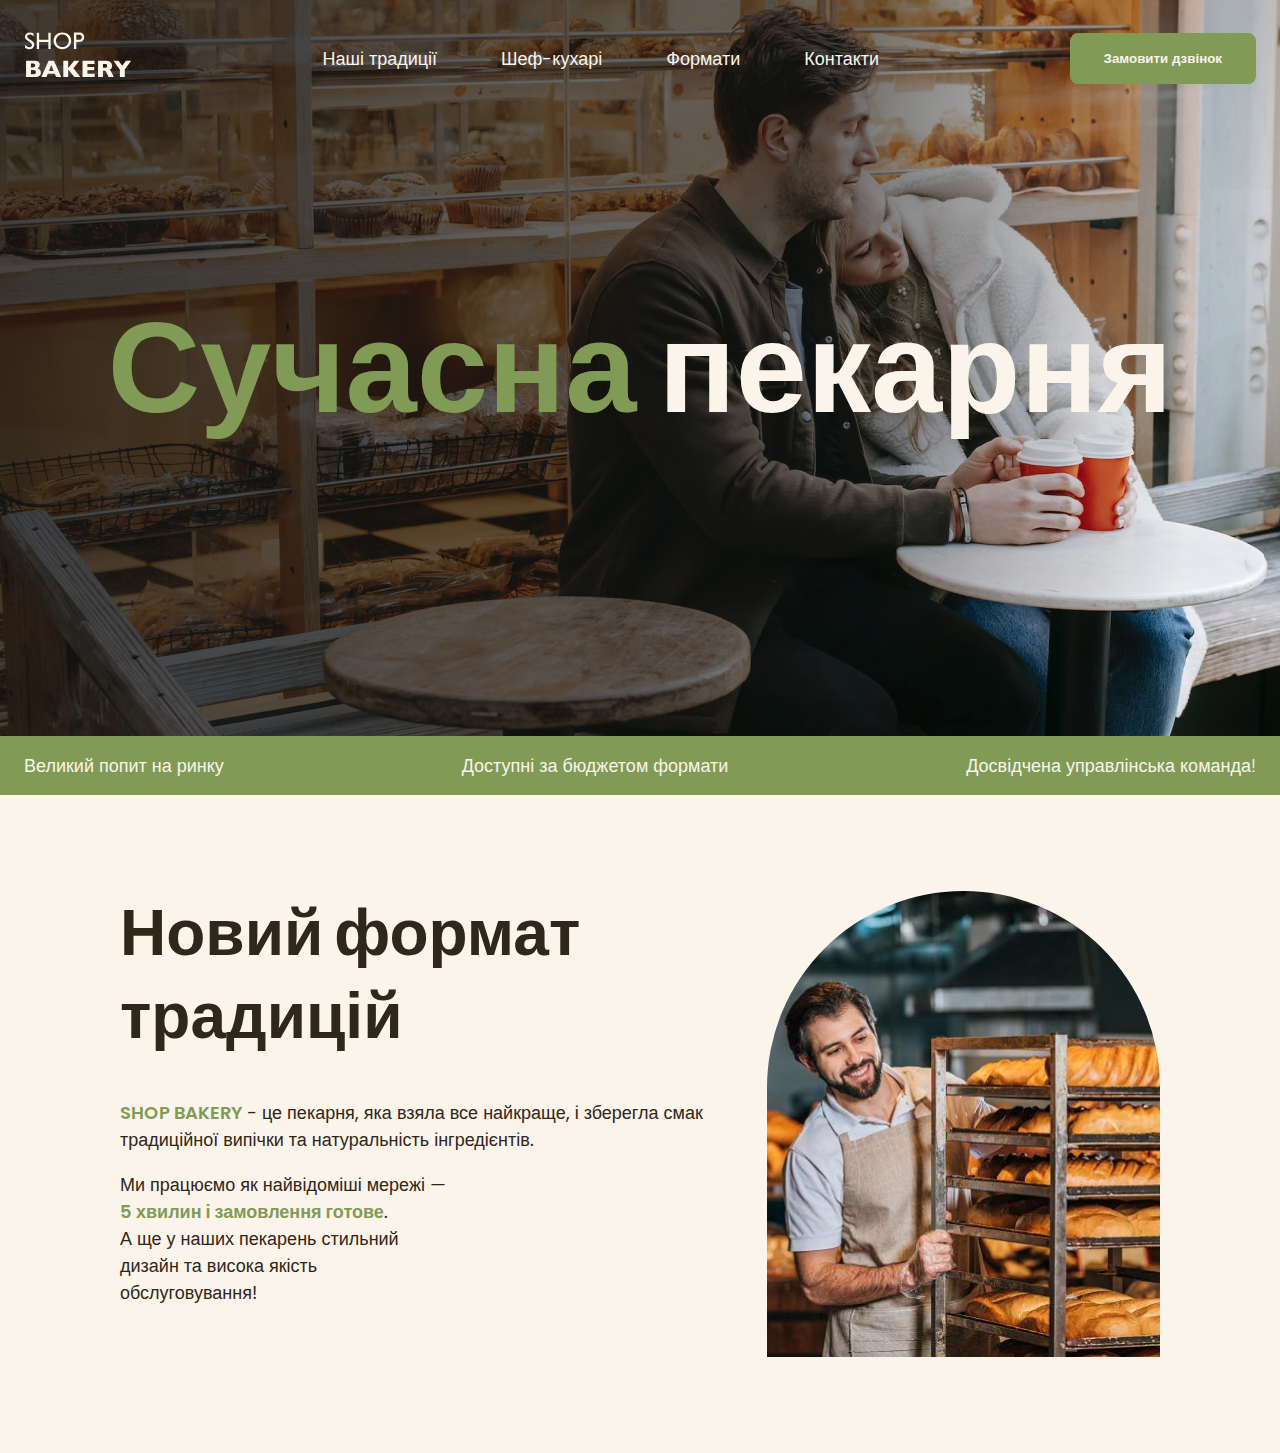
==== commit fda5a579: "add image adaptation" ====
--- a/index.html
+++ b/index.html
@@ -25,7 +25,15 @@
                         <li><a class="link" href="#contacts-section">Контакти</a></li>
                     </ul>
                 </nav>
-                <button class="button modal-btn-open" type="button">Замовити дзвінок</button>
+                <button class="header__button button modal-btn-open" type="button">Замовити дзвінок</button>
+                <button class="header__burger menu-btn-open" type="button">
+                    <svg width="24" height="24">
+                        <use href="./images/icons.svg#icon-menu"></use>
+                    </svg>
+                </button>
+                <div class="mobile-menu">
+                    <button class="mobile-menu__btn-close menu-btn-close" type="button">Close</button>
+                </div>
             </div>
         </div>
     </header>
@@ -33,6 +41,7 @@
         <section class="hero-section">
             <div class="container">
                 <h1 class="hero-section__title"><span class="text-brand">Сучасна</span> пекарня</h1>
+                <button class="hero-section__button button modal-btn-open" type="button">Замовити дзвінок</button>
             </div>
         </section>
         <section class="advantages-section">
@@ -62,13 +71,16 @@
                             А ще у наших пекарень стильний дизайн та висока якість обслуговування!
                         </p>
                     </div>
-                    <img src="./images/baker-man.jpg" alt="Чоловік пекар дивиться на батотни із посмікою">
+                    <img class="traditions-section__image"
+                        srcset="./images/baker-man.jpg 1x, ./images/baker-man@2x.jpg 2x" src="./images/baker-man.jpg"
+                        alt="Чоловік пекар дивиться на батотни із посмікою">
                 </div>
             </div>
         </section>
-        <section class="chefs-section section" id="chefs-section">
-            <div class="container">
-                <h2 class="chefs-section__title section__title section__title--centered">Наші найкращі <br> <span class="text-brand-dark">шеф-кухарі</span>
+        <!-- <section class="chefs-section section" id="chefs-section">
+            <div class="container">
+                <h2 class="chefs-section__title section__title section__title--centered">Наші найкращі <br> <span
+                        class="text-brand-dark">шеф-кухарі</span>
                 </h2>
                 <ul class="chefs-section__list">
                     <li class="chefs-section__item">
@@ -77,7 +89,8 @@
                             <div>
                                 <h3 class="chef-card__title">Настя</h3>
                                 <p class="chef-card__text">Привіт, я Настя!</p>
-                                <p class="chef-card__text">Вже 10 років, я втілюю <br> у життя цікаві та смачні ідеї.</p>
+                                <p class="chef-card__text">Вже 10 років, я втілюю <br> у життя цікаві та смачні ідеї.
+                                </p>
                                 <p class="chef-card__text">Я випічу для вас <br> найсмачніщі вироби!</p>
                             </div>
                         </article>
@@ -88,7 +101,8 @@
                             <div>
                                 <h3 class="chef-card__title">Влад</h3>
                                 <p class="chef-card__text">Привіт, я Влад!</p>
-                                <p class="chef-card__text">Мій кодитерський стаж вже 18 років. SHOP BEKERY - це наша любов, з
+                                <p class="chef-card__text">Мій кодитерський стаж вже 18 років. SHOP BEKERY - це наша
+                                    любов, з
                                     <br>
                                     якою ми ділимось кожен
                                     раз з Вами
@@ -100,8 +114,8 @@
                     </li>
                 </ul>
             </div>
-        </section>
-        <section class="formats-section section" id="formats-section">
+        </section> -->
+        <!-- <section class="formats-section section" id="formats-section">
             <div class="container">
                 <h2 class="formats-section__title section__title section__title--centered">Формати</h2>
                 <div class="formats-section__container">
@@ -127,7 +141,8 @@
                         </li>
                         <li class="formats-section__item">
                             <article class="format-card">
-                                <img class="format-card__image" src="./images/horseshoe-format.jpg" alt="Horseshoe format">
+                                <img class="format-card__image" src="./images/horseshoe-format.jpg"
+                                    alt="Horseshoe format">
                                 <h3 class="format-card__title" lang="en">Horseshoe</h3>
                                 <div class="format-card__text">
                                     <p>Площа: до 25 м2</p>
@@ -139,7 +154,8 @@
                         </li>
                         <li class="formats-section__item">
                             <article class="format-card">
-                                <img class="format-card__image" src="./images/handlebar-format.jpg" alt="Handlebar format">
+                                <img class="format-card__image" src="./images/handlebar-format.jpg"
+                                    alt="Handlebar format">
                                 <h3 class="format-card__title" lang="en">Handlebar</h3>
                                 <div class="format-card__text">
                                     <p>Площа: до 15 м2</p>
@@ -157,8 +173,8 @@
                     </button>
                 </div>
             </div>
-        </section>
-        <section class="contacts-section section" id="contacts-section">
+        </section> -->
+        <!-- <section class="contacts-section section" id="contacts-section">
             <div class="container">
                 <div class="contacts-section__container">
                     <div class="contacts-section__form">
@@ -177,7 +193,8 @@
 
                             <div class="contacts-section__form-field input">
                                 <label class="input__label visually-hidden" for="user-email">Електронна пошта</label>
-                                <input class="input__control" type="email" id="user-email" placeholder="Електронна пошта">
+                                <input class="input__control" type="email" id="user-email"
+                                    placeholder="Електронна пошта">
                             </div>
 
                             <button class="contacts-section__button button" type="submit">Замовити дзвінок</button>
@@ -193,9 +210,9 @@
                     </iframe>
                 </div>
             </div>
-        </section>
+        </section> -->
     </main>
-    <footer class="footer">
+    <!-- <footer class="footer">
         <div class="container">
             <div class="footer-container">
                 <nav class="footer-nav">
@@ -246,7 +263,7 @@
             </div>
 
         </div>
-    </footer>
+    </footer> -->
 
     <div class="backdrop is-hidden">
         <div class="modal">
@@ -278,7 +295,8 @@
         </div>
     </div>
 
-    <script src="./modal.js"></script>
+    <script src="./js/mobile-menu.js"></script>
+    <script src="./js/modal.js"></script>
 </body>
 
 </html>--- a/css/main.min.css
+++ b/css/main.min.css
@@ -1 +1 @@
-@font-face{font-display:swap;font-family:"Poppins";font-weight:300;src:url("../fonts/poppins-v20-latin-300.woff2") format("woff2")}@font-face{font-display:swap;font-family:"Poppins";font-weight:400;src:url("../fonts/poppins-v20-latin-regular.woff2") format("woff2")}@font-face{font-display:swap;font-family:"Poppins";font-weight:600;src:url("../fonts/poppins-v20-latin-600.woff2") format("woff2")}@font-face{font-display:swap;font-family:"Poppins";font-weight:900;src:url("../fonts/poppins-v20-latin-900.woff2") format("woff2")}@font-face{font-display:swap;font-family:"Gilroy";font-weight:500;src:url("../fonts/Gilroy-Medium.woff2") format("woff2")}:root{--color-primary-dark: #31261A;--color-primary-light: #FAF4EA;--color-brand-normal: #819B57;--color-brand-dark: #465929;--color-brand-light: #CFCFBC;--color-secondary-dark: #A18268}*,*::before,*::after{-webkit-box-sizing:border-box;box-sizing:border-box}body{background-color:var(--color-primary-light);color:var(--color-primary-dark);font-family:Poppins,sans-serif;font-size:18px;font-weight:400;line-height:1.5;margin:0}h1,h2,h3,h4,h5,h6,p{margin-top:0}a{display:inline-block}address{font-style:normal}ul{margin:0;padding:0;list-style-type:none}.text-brand{color:var(--color-brand-normal)}.text-brand-dark{color:var(--color-brand-dark)}.text-bold{font-weight:600}.text-uppercase{text-transform:uppercase}.visually-hidden{position:absolute;left:-10000px;top:auto;width:1px;height:1px;overflow:hidden}.button{padding:16px 32px;background-color:var(--color-brand-normal);border:2px solid var(--color-brand-normal);border-radius:8px;color:var(--color-primary-light);cursor:pointer;font-weight:600}.button:hover{color:var(--color-brand-dark);background-color:rgba(0,0,0,0)}.carousel-button{display:-webkit-box;display:-ms-flexbox;display:flex;-webkit-box-align:center;-ms-flex-align:center;align-items:center;-webkit-box-pack:center;-ms-flex-pack:center;justify-content:center;width:44px;height:44px;padding:0;-ms-flex-negative:0;flex-shrink:0;fill:var(--color-primary-dark);border-radius:50%;background-color:rgba(0,0,0,0);border:1px solid var(--color-primary-dark);cursor:pointer}.carousel-button.next{-webkit-transform:rotate(180deg);transform:rotate(180deg)}.carousel-button:hover{background-color:var(--color-primary-dark);fill:var(--color-primary-light)}.chef-card{display:-webkit-box;display:-ms-flexbox;display:flex;gap:30px}.chef-card__photo{border-radius:4px 4px 4px 200px;-webkit-box-shadow:-16px 16px 0 0 var(--color-primary-light),-16px 16px 0 2px var(--color-secondary-dark);box-shadow:-16px 16px 0 0 var(--color-primary-light),-16px 16px 0 2px var(--color-secondary-dark)}.chef-card__title{margin-bottom:16px;font-size:40px;font-weight:600}.chef-card__text{margin-bottom:24px}.chef-card__text :last-child{margin-bottom:0}.format-card{position:relative;display:-webkit-box;display:-ms-flexbox;display:flex;-webkit-box-orient:vertical;-webkit-box-direction:normal;-ms-flex-direction:column;flex-direction:column;-webkit-box-pack:end;-ms-flex-pack:end;justify-content:end;height:444px;padding:24px;background-image:-webkit-gradient(linear, left top, left bottom, color-stop(55.21%, rgba(49, 38, 26, 0)), color-stop(72.92%, rgba(49, 38, 26, 0.71)), to(var(--color-primary-dark)));background-image:linear-gradient(180deg, rgba(49, 38, 26, 0) 55.21%, rgba(49, 38, 26, 0.71) 72.92%, var(--color-primary-dark) 100%);border-radius:16px}.format-card__image{position:absolute;z-index:-1;top:0;left:0;width:100%;height:100%}.format-card__title{font-size:24px;font-weight:600;color:var(--color-primary-light)}.format-card__text{font-size:14px;font-weight:300;color:var(--color-primary-light)}.format-card:hover{-webkit-transform:scale(1.05);transform:scale(1.05)}.formats-title{margin-bottom:80px}.input{position:relative}.input__label{position:absolute;top:16px;left:42px}.input__control{padding:16px 42px;width:100%;border-radius:8px;font-size:16px;line-height:1.17;border:1px solid var(--color-secondary-dark);background-color:rgba(0,0,0,0)}.input__control:focus{border-color:var(--color-brand-normal);outline:none}.input__control::-webkit-input-placeholder{color:var(--color-secondary-dark);font-size:16px;line-height:1.17}.input__control::-moz-placeholder{color:var(--color-secondary-dark);font-size:16px;line-height:1.17}.input__control:-ms-input-placeholder{color:var(--color-secondary-dark);font-size:16px;line-height:1.17}.input__control::-ms-input-placeholder{color:var(--color-secondary-dark);font-size:16px;line-height:1.17}.input__control::placeholder{color:var(--color-secondary-dark);font-size:16px;line-height:1.17}.input__control:focus::-webkit-input-placeholder{color:var(--color-primary-dark)}.input__control:focus::-moz-placeholder{color:var(--color-primary-dark)}.input__control:focus:-ms-input-placeholder{color:var(--color-primary-dark)}.input__control:focus::-ms-input-placeholder{color:var(--color-primary-dark)}.input__control:focus::placeholder{color:var(--color-primary-dark)}.link{color:var(--color-primary-light);text-decoration:none;-webkit-transition:color .3s;transition:color .3s}.link:hover{color:var(--color-brand-normal)}.advantages-section{padding:16px 0;background-color:var(--color-brand-normal)}.advantages-section__list{display:-webkit-box;display:-ms-flexbox;display:flex;-webkit-box-pack:justify;-ms-flex-pack:justify;justify-content:space-between;gap:40px}.advantages-section__item{color:var(--color-primary-light);font-style:20px;font-weight:300}.chefs-section__title{position:relative;margin:0 auto 80px}.chefs-section__title::before,.chefs-section__title::after{position:absolute;bottom:24px;width:352px;border:2px solid var(--color-brand-light);content:""}.chefs-section__title::before{left:0}.chefs-section__title::after{right:0}.chefs-section__list{display:-webkit-box;display:-ms-flexbox;display:flex;gap:40px 30px;-ms-flex-wrap:wrap;flex-wrap:wrap}.chefs-section__item{-ms-flex-preferred-size:calc((100% - 30px)/2);flex-basis:calc((100% - 30px)/2)}.contacts-section{padding-bottom:96px}.contacts-section__container{display:-webkit-box;display:-ms-flexbox;display:flex;gap:32px}.contacts-section__title{margin-bottom:16px}.contacts-section__form-field{margin-bottom:24px}.contacts-section__button{display:block;margin:0 auto 16px}.contacts-section__map{-ms-flex-negative:0;flex-shrink:0;border:0;border-radius:16px}.container{width:1005;max-width:1288px;margin:0 auto;padding:0 24px}footer{padding:32px 0;position:relative;background-color:var(--color-primary-dark);background-image:url(../images/footer-background.png);background-repeat:no-repeat;background-size:cover;background-position:center}.footer::before,.footer::after{position:absolute;background-repeat:no-repeat;bottom:0;content:""}.footer::before{width:180px;height:120px;left:0;background-image:url(../images/decor-bread-small.png)}.footer::after{width:380px;height:190px;right:0;background-image:url(../images/decor-bread-large.png)}.footer-container{display:-webkit-box;display:-ms-flexbox;display:flex;gap:20px}.footer-nav,.footer-address{display:-webkit-box;display:-ms-flexbox;display:flex;-ms-flex-preferred-size:50%;flex-basis:50%;gap:20px}.footer-logo,.footer-menu{-webkit-box-flex:1;-ms-flex-positive:1;flex-grow:1}.address-list,.address-info{-webkit-box-flex:1;-ms-flex-positive:1;flex-grow:1}.address-link{color:var(--color-primary-light);font-size:16px;font-weight:300;text-decoration:none}.address-link:hover{color:var(--color-brand-normal);font-size:16px;font-weight:300}.address-icon{fill:var(--color-primary-light)}.address-icon:hover{fill:var(--color-brand-normal)}.address-copyright{font-size:14px}.formats-section__container{display:-webkit-box;display:-ms-flexbox;display:flex;gap:32px;-webkit-box-align:center;-ms-flex-align:center;align-items:center}.formats-section__list{display:-webkit-box;display:-ms-flexbox;display:flex;gap:20px;-ms-flex-wrap:wrap;flex-wrap:wrap}.formats-section__item{-ms-flex-preferred-size:calc((100% - 40px)/3);flex-basis:calc((100% - 40px)/3)}.form-terms{max-width:220px;margin:0 auto;font-family:Gilroy;font-weight:500;font-size:12px;line-height:1.5;text-align:center}.form-terms__link{color:var(--color-primary-dark);text-underline-offset:2px}.header{position:absolute;top:0;left:0;width:100%;padding-top:32px}.header__container{display:-webkit-box;display:-ms-flexbox;display:flex;-webkit-box-align:center;-ms-flex-align:center;align-items:center;gap:40px}.header__nav{-webkit-box-flex:1;-ms-flex-positive:1;flex-grow:1;display:-webkit-box;display:-ms-flexbox;display:flex;-webkit-box-align:center;-ms-flex-align:center;align-items:center;gap:40px}.header__menu{display:-webkit-box;display:-ms-flexbox;display:flex;gap:64px;-webkit-box-flex:1;-ms-flex-positive:1;flex-grow:1;-webkit-box-pack:center;-ms-flex-pack:center;justify-content:center}.hero-section{padding:272px 0;background-image:linear-gradient(103deg, rgba(18, 18, 17, 0.78) 2.03%, rgba(18, 18, 17, 0.6) 58.46%, rgba(18, 18, 17, 0) 90.36%),url(../images/hero-section-background.jpg);background-repeat:no-repeat;background-position:center top;background-size:cover}.hero-section__title{color:var(--color-primary-light);margin-bottom:0;text-align:center;font-size:128px;font-weight:900}.backdrop{position:fixed;top:0;left:0;right:0;bottom:0;padding:20px 0;display:-webkit-box;display:-ms-flexbox;display:flex;-webkit-box-align:center;-ms-flex-align:center;align-items:center;-webkit-box-pack:center;-ms-flex-pack:center;justify-content:center;background-color:rgba(0,0,0,.5);-webkit-transition:.3s,visibility .3s;transition:.3s,visibility .3s}.backdrop.is-hidden{opacity:0;visibility:hidden;pointer-events:none}.modal{position:relative;width:100%;max-width:880px;height:100%;max-height:880px;padding:128px;background-color:var(--color-primary-light);border-radius:32px;overflow-y:auto}.modal__btn-close{position:absolute;top:40px;right:40px}.modal__form-field{margin-bottom:32px}.modal__button{display:block;margin:0 auto 24px}.section{padding:48px 0}.section__title{font-size:64px;font-weight:900;line-height:1.3}.section__title--centered{text-align:center;margin-bottom:80px}.traditions-section{padding-top:96px}.traditions-section__container{display:-webkit-box;display:-ms-flexbox;display:flex;gap:100px;-webkit-box-pack:justify;-ms-flex-pack:justify;justify-content:space-between}.traditions-section__content{min-width:710px}.traditions-section__title{margin-bottom:42px}.traditions-section__text--limited{max-width:350px}/*# sourceMappingURL=main.min.css.map */+@font-face{font-display:swap;font-family:"Poppins";font-weight:300;src:url("../fonts/poppins-v20-latin-300.woff2") format("woff2")}@font-face{font-display:swap;font-family:"Poppins";font-weight:400;src:url("../fonts/poppins-v20-latin-regular.woff2") format("woff2")}@font-face{font-display:swap;font-family:"Poppins";font-weight:600;src:url("../fonts/poppins-v20-latin-600.woff2") format("woff2")}@font-face{font-display:swap;font-family:"Poppins";font-weight:900;src:url("../fonts/poppins-v20-latin-900.woff2") format("woff2")}@font-face{font-display:swap;font-family:"Gilroy";font-weight:500;src:url("../fonts/Gilroy-Medium.woff2") format("woff2")}:root{--color-primary-dark: #31261A;--color-primary-light: #FAF4EA;--color-brand-normal: #819B57;--color-brand-dark: #465929;--color-brand-light: #CFCFBC;--color-secondary-dark: #A18268}*,*::before,*::after{-webkit-box-sizing:border-box;box-sizing:border-box}body{background-color:var(--color-primary-light);color:var(--color-primary-dark);font-family:Poppins,sans-serif;font-size:16px;font-weight:300;line-height:1.5;margin:0}@media screen and (min-width: 768px){body{font-size:18px;font-weight:400}}h1,h2,h3,h4,h5,h6,p{margin-top:0}a{display:inline-block}address{font-style:normal}ul{margin:0;padding:0;list-style-type:none}.text-brand{color:var(--color-brand-normal)}.text-brand-dark{color:var(--color-brand-dark)}.text-bold{font-weight:600}.text-uppercase{text-transform:uppercase}.visually-hidden{position:absolute;left:-10000px;top:auto;width:1px;height:1px;overflow:hidden}.button{display:block;padding:16px 32px;background-color:var(--color-brand-normal);border:2px solid var(--color-brand-normal);border-radius:8px;color:var(--color-primary-light);cursor:pointer;font-weight:600}.button:hover{color:var(--color-brand-dark);background-color:rgba(0,0,0,0)}.carousel-button{display:-webkit-box;display:-ms-flexbox;display:flex;-webkit-box-align:center;-ms-flex-align:center;align-items:center;-webkit-box-pack:center;-ms-flex-pack:center;justify-content:center;width:44px;height:44px;padding:0;-ms-flex-negative:0;flex-shrink:0;fill:var(--color-primary-dark);border-radius:50%;background-color:rgba(0,0,0,0);border:1px solid var(--color-primary-dark);cursor:pointer}.carousel-button.next{-webkit-transform:rotate(180deg);transform:rotate(180deg)}.carousel-button:hover{background-color:var(--color-primary-dark);fill:var(--color-primary-light)}.chef-card{display:-webkit-box;display:-ms-flexbox;display:flex;gap:30px}.chef-card__photo{border-radius:4px 4px 4px 200px;-webkit-box-shadow:-16px 16px 0 0 var(--color-primary-light),-16px 16px 0 2px var(--color-secondary-dark);box-shadow:-16px 16px 0 0 var(--color-primary-light),-16px 16px 0 2px var(--color-secondary-dark)}.chef-card__title{margin-bottom:16px;font-size:40px;font-weight:600}.chef-card__text{margin-bottom:24px}.chef-card__text :last-child{margin-bottom:0}.format-card{position:relative;display:-webkit-box;display:-ms-flexbox;display:flex;-webkit-box-orient:vertical;-webkit-box-direction:normal;-ms-flex-direction:column;flex-direction:column;-webkit-box-pack:end;-ms-flex-pack:end;justify-content:end;height:444px;padding:24px;background-image:-webkit-gradient(linear, left top, left bottom, color-stop(55.21%, rgba(49, 38, 26, 0)), color-stop(72.92%, rgba(49, 38, 26, 0.71)), to(var(--color-primary-dark)));background-image:linear-gradient(180deg, rgba(49, 38, 26, 0) 55.21%, rgba(49, 38, 26, 0.71) 72.92%, var(--color-primary-dark) 100%);border-radius:16px}.format-card__image{position:absolute;z-index:-1;top:0;left:0;width:100%;height:100%}.format-card__title{font-size:24px;font-weight:600;color:var(--color-primary-light)}.format-card__text{font-size:14px;font-weight:300;color:var(--color-primary-light)}.format-card:hover{-webkit-transform:scale(1.05);transform:scale(1.05)}.formats-title{margin-bottom:80px}.input{position:relative}.input__label{position:absolute;top:16px;left:42px}.input__control{padding:16px 42px;width:100%;border-radius:8px;font-size:16px;line-height:1.17;border:1px solid var(--color-secondary-dark);background-color:rgba(0,0,0,0)}.input__control:focus{border-color:var(--color-brand-normal);outline:none}.input__control::-webkit-input-placeholder{color:var(--color-secondary-dark);font-size:16px;line-height:1.17}.input__control::-moz-placeholder{color:var(--color-secondary-dark);font-size:16px;line-height:1.17}.input__control:-ms-input-placeholder{color:var(--color-secondary-dark);font-size:16px;line-height:1.17}.input__control::-ms-input-placeholder{color:var(--color-secondary-dark);font-size:16px;line-height:1.17}.input__control::placeholder{color:var(--color-secondary-dark);font-size:16px;line-height:1.17}.input__control:focus::-webkit-input-placeholder{color:var(--color-primary-dark)}.input__control:focus::-moz-placeholder{color:var(--color-primary-dark)}.input__control:focus:-ms-input-placeholder{color:var(--color-primary-dark)}.input__control:focus::-ms-input-placeholder{color:var(--color-primary-dark)}.input__control:focus::placeholder{color:var(--color-primary-dark)}.link{color:var(--color-primary-light);text-decoration:none;-webkit-transition:color .3s;transition:color .3s}.link:hover{color:var(--color-brand-normal)}.advantages-section{padding:16px 0}@media screen and (min-width: 1280px){.advantages-section{background-color:var(--color-brand-normal)}}.advantages-section__list{display:-webkit-box;display:-ms-flexbox;display:flex;-webkit-box-orient:vertical;-webkit-box-direction:normal;-ms-flex-direction:column;flex-direction:column;gap:16px;padding:24px 40px;background-color:var(--color-brand-light);border-radius:24px}@media screen and (min-width: 1280px){.advantages-section__list{-webkit-box-orient:horizontal;-webkit-box-direction:normal;-ms-flex-direction:row;flex-direction:row;-webkit-box-pack:justify;-ms-flex-pack:justify;justify-content:space-between;gap:40px;padding:0;background-color:rgba(0,0,0,0);border-radius:0}}.advantages-section__item{font-style:14px;font-weight:300}@media screen and (min-width: 1280px){.advantages-section__item{color:var(--color-primary-light);font-style:20px}}.chefs-section__title{position:relative;margin:0 auto 80px}.chefs-section__title::before,.chefs-section__title::after{position:absolute;bottom:24px;width:352px;border:2px solid var(--color-brand-light);content:""}.chefs-section__title::before{left:0}.chefs-section__title::after{right:0}.chefs-section__list{display:-webkit-box;display:-ms-flexbox;display:flex;gap:40px 30px;-ms-flex-wrap:wrap;flex-wrap:wrap}.chefs-section__item{-ms-flex-preferred-size:calc((100% - 30px)/2);flex-basis:calc((100% - 30px)/2)}.contacts-section{padding-bottom:96px}.contacts-section__container{display:-webkit-box;display:-ms-flexbox;display:flex;gap:32px}.contacts-section__title{margin-bottom:16px}.contacts-section__form-field{margin-bottom:24px}.contacts-section__button{display:block;margin:0 auto 16px}.contacts-section__map{-ms-flex-negative:0;flex-shrink:0;border:0;border-radius:16px}.container{width:1005;max-width:1288px;margin:0 auto;padding:0 24px}footer{padding:32px 0;position:relative;background-color:var(--color-primary-dark);background-image:url(../images/footer-background.png);background-repeat:no-repeat;background-size:cover;background-position:center}.footer::before,.footer::after{position:absolute;background-repeat:no-repeat;bottom:0;content:""}.footer::before{width:180px;height:120px;left:0;background-image:url(../images/decor-bread-small.png)}.footer::after{width:380px;height:190px;right:0;background-image:url(../images/decor-bread-large.png)}.footer-container{display:-webkit-box;display:-ms-flexbox;display:flex;gap:20px}.footer-nav,.footer-address{display:-webkit-box;display:-ms-flexbox;display:flex;-ms-flex-preferred-size:50%;flex-basis:50%;gap:20px}.footer-logo,.footer-menu{-webkit-box-flex:1;-ms-flex-positive:1;flex-grow:1}.address-list,.address-info{-webkit-box-flex:1;-ms-flex-positive:1;flex-grow:1}.address-link{color:var(--color-primary-light);font-size:16px;font-weight:300;text-decoration:none}.address-link:hover{color:var(--color-brand-normal);font-size:16px;font-weight:300}.address-icon{fill:var(--color-primary-light)}.address-icon:hover{fill:var(--color-brand-normal)}.address-copyright{font-size:14px}.formats-section__container{display:-webkit-box;display:-ms-flexbox;display:flex;gap:32px;-webkit-box-align:center;-ms-flex-align:center;align-items:center}.formats-section__list{display:-webkit-box;display:-ms-flexbox;display:flex;gap:20px;-ms-flex-wrap:wrap;flex-wrap:wrap}.formats-section__item{-ms-flex-preferred-size:calc((100% - 40px)/3);flex-basis:calc((100% - 40px)/3)}.form-terms{max-width:220px;margin:0 auto;font-family:Gilroy;font-weight:500;font-size:12px;line-height:1.5;text-align:center}.form-terms__link{color:var(--color-primary-dark);text-underline-offset:2px}.header{position:absolute;top:0;left:0;width:100%;padding-top:16px}@media screen and (min-width: 1280px){.header{padding-top:32px}}.header__container{display:-webkit-box;display:-ms-flexbox;display:flex;-webkit-box-align:center;-ms-flex-align:center;align-items:center;gap:40px}.header__nav{-webkit-box-flex:1;-ms-flex-positive:1;flex-grow:1;display:-webkit-box;display:-ms-flexbox;display:flex;-webkit-box-align:center;-ms-flex-align:center;align-items:center;gap:40px}.header__menu{display:none}@media screen and (min-width: 1280px){.header__menu{display:-webkit-box;display:-ms-flexbox;display:flex;gap:64px;-webkit-box-flex:1;-ms-flex-positive:1;flex-grow:1;-webkit-box-pack:center;-ms-flex-pack:center;justify-content:center}}.header__button{display:none}@media screen and (min-width: 1280px){.header__button{display:block}}.header__burger{background-color:rgba(0,0,0,0);width:24px;height:24px;padding:0;border:none;fill:var(--color-primary-light)}@media screen and (min-width: 1280px){.header__burger{display:none}}.hero-section{padding:124px 0;background-image:linear-gradient(103deg, rgba(18, 18, 17, 0.78) 2.03%, rgba(18, 18, 17, 0.6) 58.46%, rgba(18, 18, 17, 0) 90.36%),url(../images/hero-section-background.jpg);background-repeat:no-repeat;background-position:center top;background-size:cover}@media screen and (min-width: 1280px){.hero-section{padding:272px 0}}@media screen and (min-device-pixel-ratio: 2),(-webkit-min-device-pixel-ratio: 2),(min-resolution: 192dpi),(min-resolution: 2dppx){.hero-section{background-image:linear-gradient(103deg, rgba(18, 18, 17, 0.78) 2.03%, rgba(18, 18, 17, 0.6) 58.46%, rgba(18, 18, 17, 0) 90.36%),url(../images/hero-section-background@2x.jpg);background-repeat:no-repeat;background-position:center top;background-size:cover}}.hero-section__title{color:var(--color-primary-light);margin-bottom:48px;text-align:center;font-size:67px;line-height:1;font-weight:900}@media screen and (min-width: 1280px){.hero-section__title{margin-bottom:0;font-size:128px;line-height:1.5}}.hero-section__button{margin:0 auto}@media screen and (min-width: 1280px){.hero-section__button{display:none}}.mobile-menu{position:fixed;top:0;left:0;width:100%;height:100%;background-color:var(--color-primary-light);-webkit-transform:translateX(100%);transform:translateX(100%);-webkit-transition:-webkit-transform .3s;transition:-webkit-transform .3s;transition:transform .3s;transition:transform .3s, -webkit-transform .3s}.mobile-menu.is-open{-webkit-transform:translateX(0);transform:translateX(0)}.mobile-menu__btn-close{position:absolute;top:16px;right:24px}.backdrop{position:fixed;top:0;left:0;right:0;bottom:0;padding:20px 0;display:-webkit-box;display:-ms-flexbox;display:flex;-webkit-box-align:center;-ms-flex-align:center;align-items:center;-webkit-box-pack:center;-ms-flex-pack:center;justify-content:center;background-color:rgba(0,0,0,.5);-webkit-transition:.3s,visibility .3s;transition:.3s,visibility .3s}.backdrop.is-hidden{opacity:0;visibility:hidden;pointer-events:none}.modal{position:relative;width:100%;max-width:880px;height:100%;max-height:880px;padding:128px;background-color:var(--color-primary-light);border-radius:32px;overflow-y:auto}.modal__btn-close{position:absolute;top:40px;right:40px}.modal__form-field{margin-bottom:32px}.modal__button{margin:0 auto 24px}.section{padding:20px 0}@media screen and (min-width: 768px){.section{padding:48px 0}}.section__title{font-size:32px;font-weight:900;line-height:1.5}@media screen and (min-width: 768px){.section__title{font-size:64px;line-height:1.3}}.section__title--centered{text-align:center;margin-bottom:80px}.traditions-section{padding-top:40px}@media screen and (min-width: 768px){.traditions-section{padding:96px}}.traditions-section__container{display:-webkit-box;display:-ms-flexbox;display:flex;-webkit-box-align:start;-ms-flex-align:start;align-items:flex-start;gap:40px;-webkit-box-pack:justify;-ms-flex-pack:justify;justify-content:space-between}.traditions-section__content{max-width:710px}.traditions-section__title{margin-bottom:42px}.traditions-section__text--limited{max-width:340px}.traditions-section__image{display:none;border-radius:400px 400px 0px 0px}@media screen and (min-width: 768px){.traditions-section__image{display:block}}/*# sourceMappingURL=main.min.css.map */